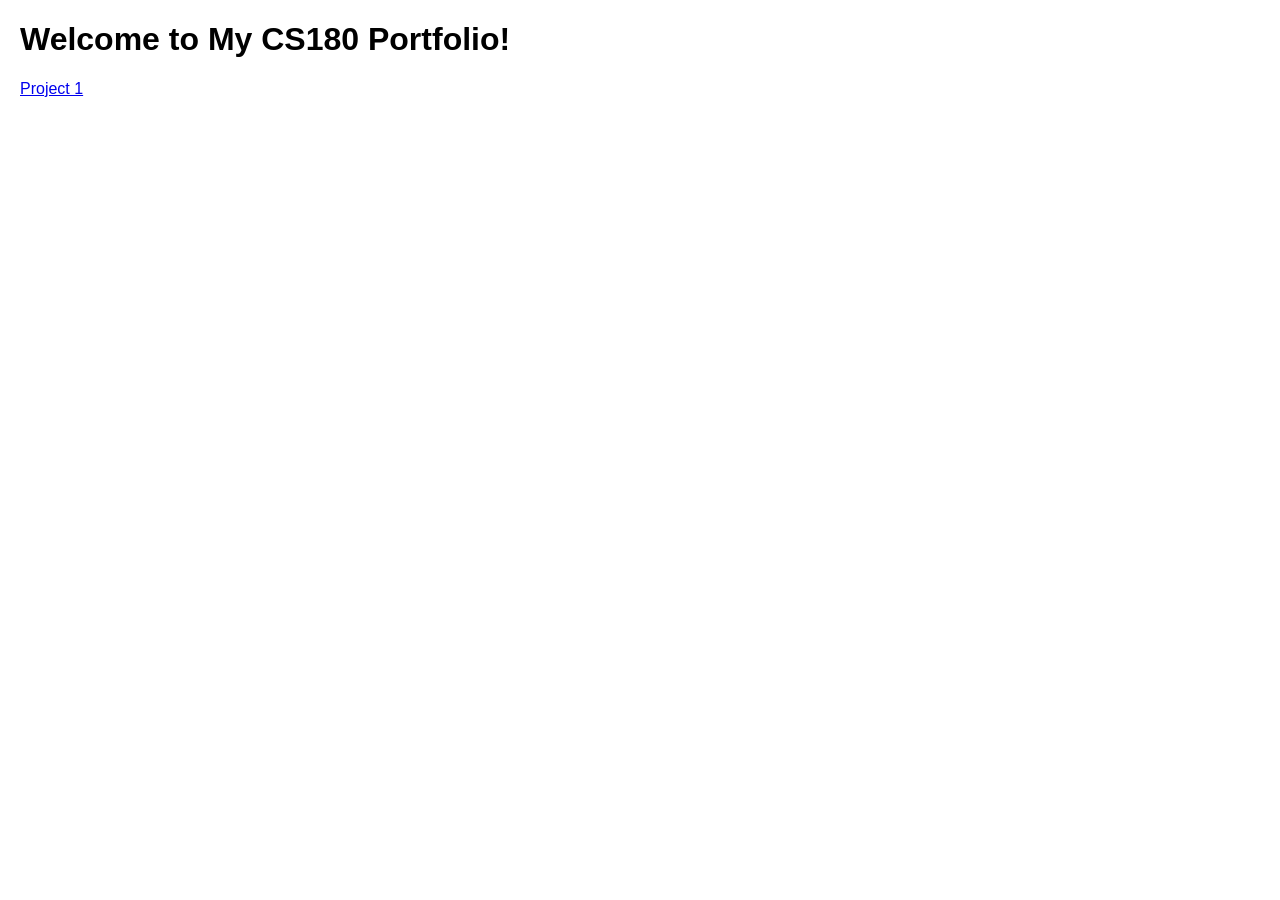
==== index.html @ a066659e "test commit" ====
<!DOCTYPE html>
<html>
<head>
    <title>My Portfolio</title>
    <style>
        body {
            font-family: Arial, sans-serif;
            margin: 20px;
        }
    </style>
</head>
<body>
    <h1>Welcome to My CS180 Portfolio!</h1>
    <a href="./1/index.html">Project 1</a>
</body>
</html>
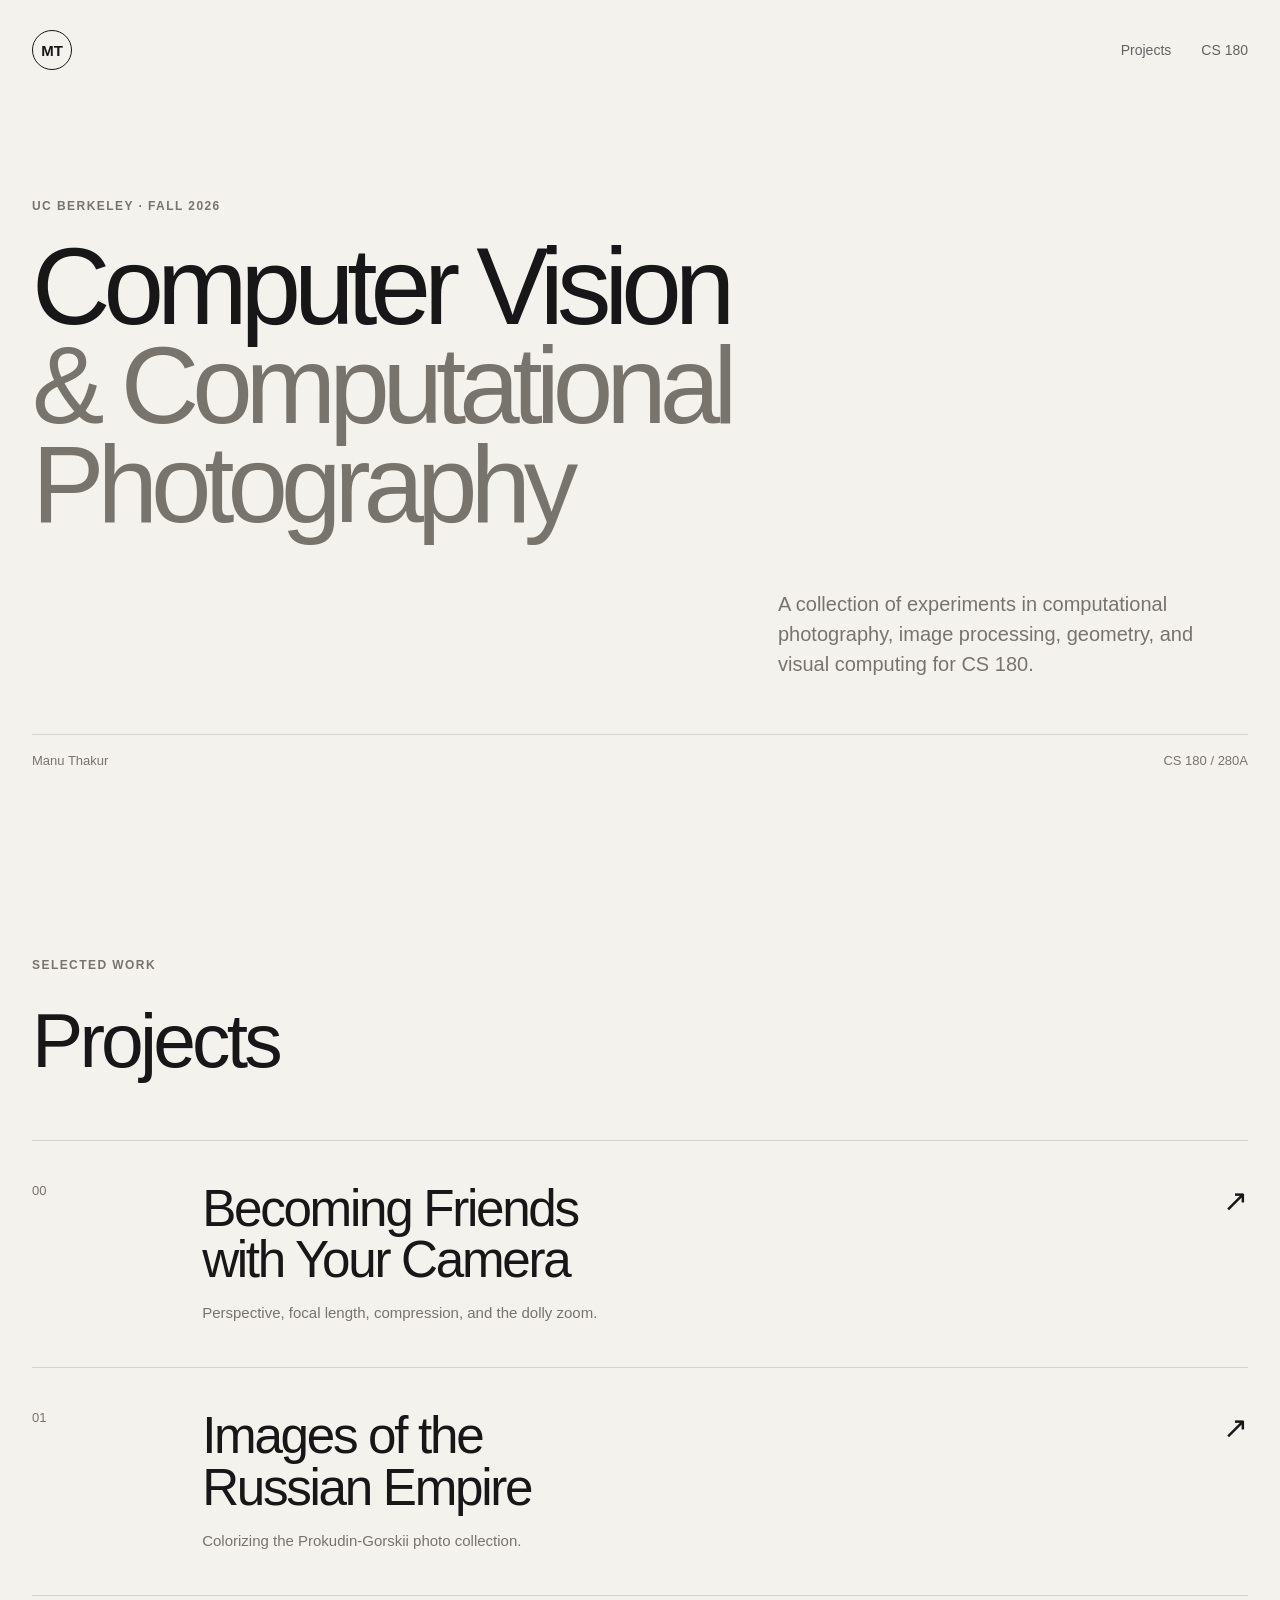
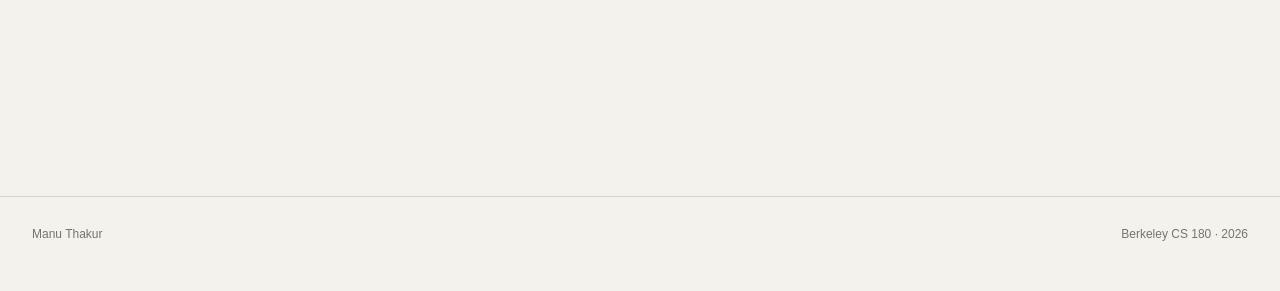
==== commit 78a4dbfb: "skeleton for site design" ====
--- a/index.html
+++ b/index.html
@@ -1,16 +1,96 @@
 <!DOCTYPE html>
-<html>
+<html lang="en">
 <head>
-    <title>My Portfolio</title>
-    <style>
-        body {
-            font-family: Arial, sans-serif;
-            margin: 20px;
-        }
-    </style>
+    <meta charset="UTF-8">
+    <meta name="viewport" content="width=device-width, initial-scale=1.0">
+
+    <title>Manu Thakur — CS 180</title>
+
+    <link rel="stylesheet" href="./style.css">
 </head>
+
 <body>
-    <h1>Welcome to My CS180 Portfolio!</h1>
-    <a href="./1/index.html">Project 1</a>
+
+    <nav class="nav">
+        <a class="nav-logo" href="./">MT</a>
+
+        <div class="nav-links">
+            <a href="#projects">Projects</a>
+            <a href="https://cal-cs180.github.io/fa26/">CS 180</a>
+        </div>
+    </nav>
+
+
+    <main>
+
+        <section class="hero">
+            <p class="eyebrow">UC Berkeley · Fall 2026</p>
+
+            <h1>
+                Computer Vision<br>
+                <span class="muted">& Computational Photography</span>
+            </h1>
+
+            <p class="hero-description">
+                A collection of experiments in computational photography,
+                image processing, geometry, and visual computing for CS 180.
+            </p>
+
+            <div class="hero-meta">
+                <span>Manu Thakur</span>
+                <span>CS 180 / 280A</span>
+            </div>
+        </section>
+
+
+        <section id="projects" class="projects">
+
+            <div class="section-header">
+                <p class="eyebrow">Selected work</p>
+                <h2>Projects</h2>
+            </div>
+
+
+            <a class="project-card" href="./0/index.html">
+                <div class="project-number">00</div>
+
+                <div class="project-info">
+                    <h3>Becoming Friends<br>with Your Camera</h3>
+
+                    <p>
+                        Perspective, focal length, compression,
+                        and the dolly zoom.
+                    </p>
+                </div>
+
+                <div class="project-arrow">↗</div>
+            </a>
+
+
+            <a class="project-card disabled" href="./1/index.html">
+                <div class="project-number">01</div>
+
+                <div class="project-info">
+                    <h3>Images of the<br>Russian Empire</h3>
+
+                    <p>
+                        Colorizing the Prokudin-Gorskii
+                        photo collection.
+                    </p>
+                </div>
+
+                <div class="project-arrow">↗</div>
+            </a>
+
+        </section>
+
+    </main>
+
+
+    <footer>
+        <span>Manu Thakur</span>
+        <span>Berkeley CS 180 · 2026</span>
+    </footer>
+
 </body>
 </html>
--- a/style.css
+++ b/style.css
@@ -0,0 +1,452 @@
+/* ------------------------------
+   DESIGN SYSTEM
+-------------------------------- */
+
+:root {
+    --background: #f4f2ed;
+    --surface: #ebe9e3;
+
+    --text: #171717;
+    --muted: #77746e;
+    --line: rgba(23, 23, 23, 0.14);
+
+    --max-width: 1280px;
+
+    --font: -apple-system, BlinkMacSystemFont,
+            "Helvetica Neue", Helvetica, Arial, sans-serif;
+}
+
+
+/* ------------------------------
+   RESET
+-------------------------------- */
+
+* {
+    box-sizing: border-box;
+}
+
+html {
+    scroll-behavior: smooth;
+}
+
+body {
+    margin: 0;
+    background: var(--background);
+    color: var(--text);
+    font-family: var(--font);
+    -webkit-font-smoothing: antialiased;
+}
+
+a {
+    color: inherit;
+    text-decoration: none;
+}
+
+img {
+    max-width: 100%;
+    display: block;
+}
+
+
+/* ------------------------------
+   NAV
+-------------------------------- */
+
+.nav {
+    max-width: var(--max-width);
+    margin: auto;
+
+    padding: 30px 32px;
+
+    display: flex;
+    justify-content: space-between;
+    align-items: center;
+}
+
+.nav-logo {
+    font-size: 15px;
+    font-weight: 700;
+
+    border: 1px solid var(--text);
+    width: 40px;
+    height: 40px;
+
+    border-radius: 50%;
+
+    display: flex;
+    align-items: center;
+    justify-content: center;
+
+    transition: 0.25s ease;
+}
+
+.nav-logo:hover {
+    background: var(--text);
+    color: var(--background);
+}
+
+.nav-links {
+    display: flex;
+    gap: 30px;
+
+    font-size: 14px;
+}
+
+.nav-links a {
+    opacity: 0.65;
+    transition: opacity 0.2s ease;
+}
+
+.nav-links a:hover {
+    opacity: 1;
+}
+
+
+/* ------------------------------
+   PAGE
+-------------------------------- */
+
+main {
+    max-width: var(--max-width);
+    margin: auto;
+
+    padding: 0 32px;
+}
+
+
+/* ------------------------------
+   HERO
+-------------------------------- */
+
+.hero {
+    min-height: 73vh;
+
+    padding-top: 11vh;
+    padding-bottom: 70px;
+
+    display: flex;
+    flex-direction: column;
+    justify-content: center;
+}
+
+.eyebrow {
+    margin: 0 0 24px;
+
+    font-size: 12px;
+    font-weight: 600;
+
+    letter-spacing: 0.12em;
+    text-transform: uppercase;
+
+    color: var(--muted);
+}
+
+.hero h1 {
+    margin: 0;
+
+    font-size: clamp(60px, 8.5vw, 130px);
+    line-height: 0.91;
+
+    letter-spacing: -0.065em;
+
+    font-weight: 500;
+}
+
+.hero h1 .muted {
+    color: var(--muted);
+}
+
+.hero-description {
+    margin: 55px 0 55px auto;
+
+    width: min(470px, 100%);
+
+    font-size: 20px;
+    line-height: 1.5;
+
+    color: var(--muted);
+}
+
+.hero-meta {
+    border-top: 1px solid var(--line);
+
+    padding-top: 18px;
+
+    display: flex;
+    justify-content: space-between;
+
+    font-size: 13px;
+
+    color: var(--muted);
+}
+
+
+/* ------------------------------
+   PROJECT LIST
+-------------------------------- */
+
+.projects {
+    padding: 120px 0;
+}
+
+.section-header {
+    margin-bottom: 55px;
+}
+
+.section-header h2 {
+    margin: 0;
+
+    font-size: clamp(45px, 6vw, 80px);
+    letter-spacing: -0.05em;
+
+    font-weight: 500;
+}
+
+.project-card {
+    border-top: 1px solid var(--line);
+
+    padding: 42px 0;
+
+    display: grid;
+
+    grid-template-columns:
+        minmax(70px, 0.5fr)
+        3fr
+        auto;
+
+    align-items: start;
+
+    transition:
+        padding 0.25s ease,
+        opacity 0.25s ease;
+}
+
+.project-card:last-child {
+    border-bottom: 1px solid var(--line);
+}
+
+.project-card:hover {
+    padding-left: 18px;
+}
+
+.project-number {
+    color: var(--muted);
+
+    font-size: 13px;
+}
+
+.project-info h3 {
+    margin: 0 0 16px;
+
+    font-size: clamp(28px, 4vw, 53px);
+
+    letter-spacing: -0.045em;
+    line-height: 1;
+
+    font-weight: 500;
+}
+
+.project-info p {
+    max-width: 420px;
+
+    margin: 0;
+
+    font-size: 15px;
+    line-height: 1.6;
+
+    color: var(--muted);
+}
+
+.project-arrow {
+    font-size: 30px;
+
+    transition: transform 0.25s ease;
+}
+
+.project-card:hover .project-arrow {
+    transform: translate(5px, -5px);
+}
+
+
+/* ------------------------------
+   PROJECT PAGES
+-------------------------------- */
+
+.project-hero {
+    padding: 100px 0 90px;
+}
+
+.project-title {
+    margin: 0;
+
+    max-width: 1050px;
+
+    font-size: clamp(55px, 9vw, 125px);
+    line-height: 0.9;
+
+    letter-spacing: -0.065em;
+
+    font-weight: 500;
+}
+
+.project-summary {
+    margin: 55px 0 0 auto;
+
+    max-width: 600px;
+
+    font-size: 20px;
+    line-height: 1.5;
+
+    color: var(--muted);
+}
+
+
+/* ------------------------------
+   CONTENT
+-------------------------------- */
+
+.project-section {
+    padding: 100px 0;
+
+    border-top: 1px solid var(--line);
+}
+
+.project-section-header {
+    display: grid;
+
+    grid-template-columns: 1fr 3fr;
+
+    margin-bottom: 50px;
+}
+
+.project-section-number {
+    color: var(--muted);
+
+    font-size: 13px;
+}
+
+.project-section h2 {
+    margin: 0;
+
+    font-size: clamp(38px, 5vw, 65px);
+
+    letter-spacing: -0.045em;
+    line-height: 1;
+
+    font-weight: 500;
+}
+
+.project-section-text {
+    max-width: 650px;
+
+    margin-left: 25%;
+
+    margin-bottom: 50px;
+
+    font-size: 17px;
+    line-height: 1.7;
+
+    color: var(--muted);
+}
+
+
+/* ------------------------------
+   IMAGE LAYOUTS
+-------------------------------- */
+
+.image-grid {
+    display: grid;
+
+    grid-template-columns: repeat(2, 1fr);
+
+    gap: 16px;
+}
+
+.image-grid figure,
+.full-image {
+    margin: 0;
+}
+
+.image-grid img,
+.full-image img {
+    width: 100%;
+
+    background: var(--surface);
+}
+
+figcaption {
+    margin-top: 12px;
+
+    font-size: 12px;
+
+    color: var(--muted);
+}
+
+.full-image {
+    margin-top: 35px;
+}
+
+
+/* ------------------------------
+   FOOTER
+-------------------------------- */
+
+footer {
+    max-width: var(--max-width);
+
+    margin: 80px auto 0;
+
+    padding: 30px 32px 50px;
+
+    border-top: 1px solid var(--line);
+
+    display: flex;
+    justify-content: space-between;
+
+    color: var(--muted);
+
+    font-size: 12px;
+}
+
+
+/* ------------------------------
+   MOBILE
+-------------------------------- */
+
+@media (max-width: 700px) {
+
+    .nav,
+    main,
+    footer {
+        padding-left: 20px;
+        padding-right: 20px;
+    }
+
+    .hero {
+        min-height: 75vh;
+    }
+
+    .hero-description {
+        margin-left: 0;
+    }
+
+    .project-card {
+        grid-template-columns: 45px 1fr auto;
+    }
+
+    .project-section-header {
+        display: block;
+    }
+
+    .project-section-number {
+        margin-bottom: 20px;
+    }
+
+    .project-section-text {
+        margin-left: 0;
+    }
+
+    .image-grid {
+        grid-template-columns: 1fr;
+    }
+}
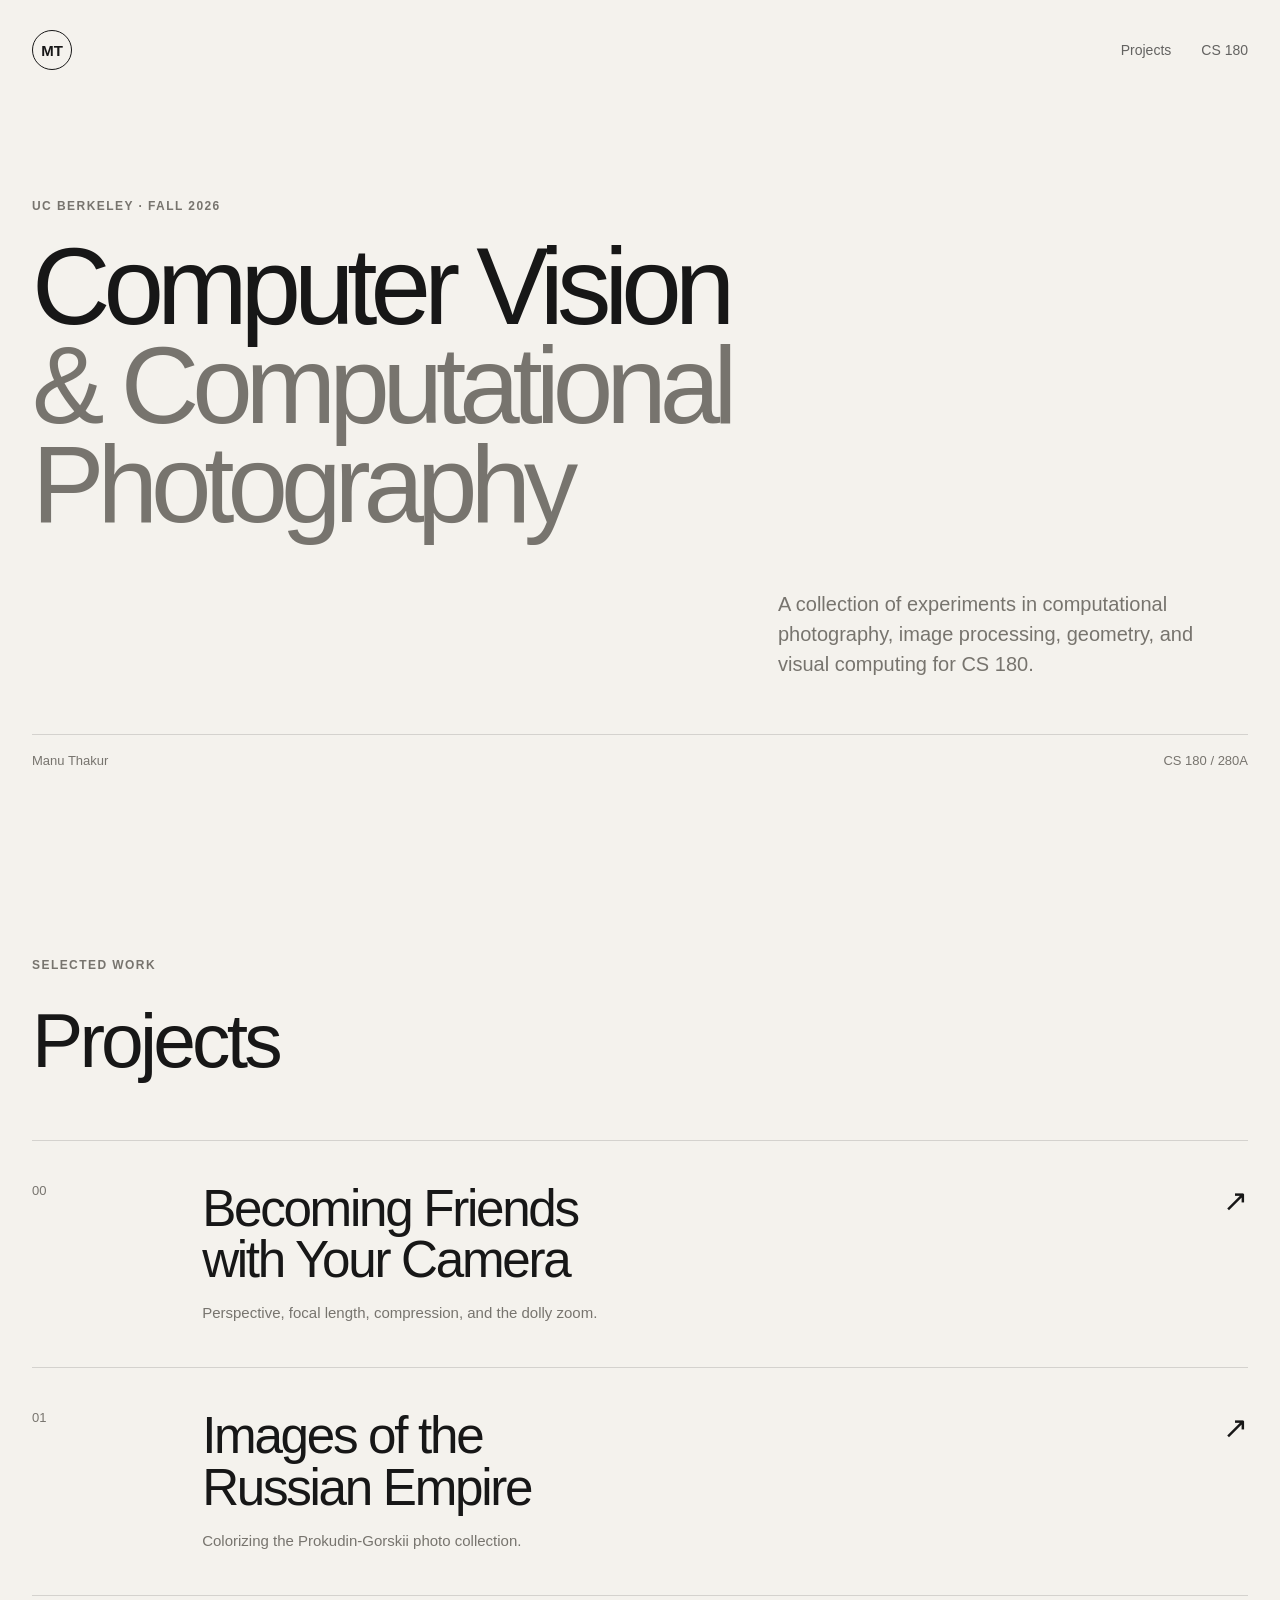
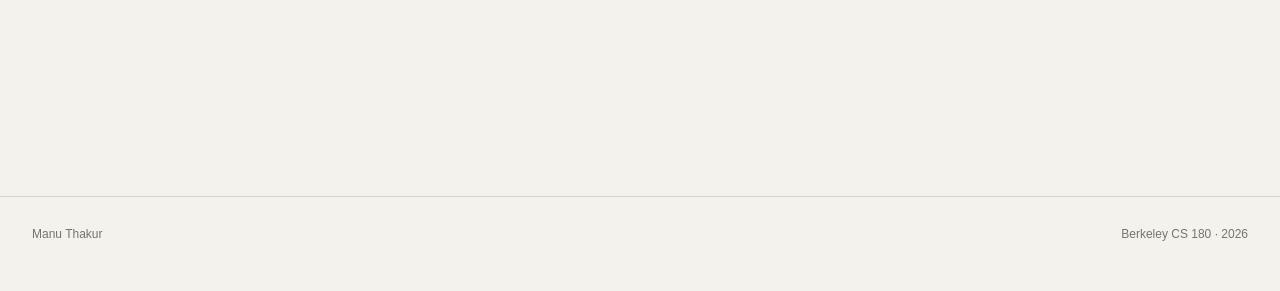
==== commit 770fd532: "added website animations" ====
--- a/index.html
+++ b/index.html
@@ -7,6 +7,7 @@
     <title>Manu Thakur — CS 180</title>
 
     <link rel="stylesheet" href="./style.css">
+    <script src="./motion.js" defer></script>
 </head>
 
 <body>
@@ -93,4 +94,4 @@
     </footer>
 
 </body>
-</html>+</html>
--- a/style.css
+++ b/style.css
@@ -11,6 +11,9 @@
     --line: rgba(23, 23, 23, 0.14);
 
     --max-width: 1280px;
+
+    --ease-cinematic: cubic-bezier(0.22, 1, 0.36, 1);
+    --ease-smooth: cubic-bezier(0.25, 0.46, 0.45, 0.94);
 
     --font: -apple-system, BlinkMacSystemFont,
             "Helvetica Neue", Helvetica, Arial, sans-serif;
@@ -203,6 +206,8 @@
 }
 
 .project-card {
+    --card-shift: 0px;
+
     border-top: 1px solid var(--line);
 
     padding: 42px 0;
@@ -216,17 +221,20 @@
 
     align-items: start;
 
+    transform: translate3d(var(--card-shift), 0, 0);
+
     transition:
-        padding 0.25s ease,
-        opacity 0.25s ease;
+        transform 0.55s var(--ease-cinematic),
+        opacity 0.4s ease,
+        border-color 0.4s ease;
 }
 
 .project-card:last-child {
     border-bottom: 1px solid var(--line);
 }
 
-.project-card:hover {
-    padding-left: 18px;
+.project-card:is(:hover, :focus-visible) {
+    --card-shift: 12px;
 }
 
 .project-number {
@@ -260,11 +268,11 @@
 .project-arrow {
     font-size: 30px;
 
-    transition: transform 0.25s ease;
-}
-
-.project-card:hover .project-arrow {
-    transform: translate(5px, -5px);
+    transition: transform 0.55s var(--ease-cinematic);
+}
+
+.project-card:is(:hover, :focus-visible) .project-arrow {
+    transform: translate3d(5px, -5px, 0);
 }
 
 
@@ -384,6 +392,99 @@
 
 .full-image {
     margin-top: 35px;
+}
+
+
+/* ------------------------------
+   MOTION
+-------------------------------- */
+
+/* Hero motion runs only after the shared script confirms motion is welcome. */
+.motion-enabled .hero > *,
+.motion-enabled .project-hero > * {
+    animation: hero-entrance 0.95s var(--ease-cinematic) both;
+}
+
+.motion-enabled .hero > :nth-child(1),
+.motion-enabled .project-hero > :nth-child(1) {
+    animation-delay: 0.06s;
+}
+
+.motion-enabled .hero > :nth-child(2),
+.motion-enabled .project-hero > :nth-child(2) {
+    animation-delay: 0.14s;
+}
+
+.motion-enabled .hero > :nth-child(3),
+.motion-enabled .project-hero > :nth-child(3) {
+    animation-delay: 0.26s;
+}
+
+.motion-enabled .hero > :nth-child(4) {
+    animation-delay: 0.36s;
+}
+
+@keyframes hero-entrance {
+    from {
+        opacity: 0;
+        transform: translate3d(0, 22px, 0);
+    }
+
+    to {
+        opacity: 1;
+        transform: translate3d(0, 0, 0);
+    }
+}
+
+.motion-enabled .reveal {
+    opacity: 0;
+    transform: translate3d(0, 28px, 0);
+
+    transition:
+        opacity 0.85s var(--ease-smooth),
+        transform 0.95s var(--ease-cinematic),
+        clip-path 1.05s var(--ease-cinematic);
+    transition-delay: var(--reveal-delay, 0ms);
+}
+
+.motion-enabled .reveal.is-visible {
+    opacity: 1;
+    transform: translate3d(0, 0, 0);
+}
+
+/* Preserve the horizontal card hover while its vertical reveal completes. */
+.motion-enabled .project-card.reveal {
+    transform: translate3d(var(--card-shift), 28px, 0);
+}
+
+.motion-enabled .project-card.reveal.is-visible {
+    transform: translate3d(var(--card-shift), 0, 0);
+}
+
+.motion-enabled .reveal-image {
+    overflow: hidden;
+    clip-path: inset(0 0 9% 0);
+}
+
+.motion-enabled .reveal-image.is-visible {
+    clip-path: inset(0 0 0 0);
+}
+
+.motion-enabled .reveal-image img {
+    transform: scale(1.035);
+    translate: 0 var(--parallax-y, 0px);
+
+    transition: transform 1.25s var(--ease-cinematic);
+    transition-delay: var(--reveal-delay, 0ms);
+}
+
+.motion-enabled .reveal-image.is-visible img {
+    transform: scale(var(--image-scale, 1));
+}
+
+/* Add data-parallax to a .full-image figure to opt in. */
+.motion-enabled .full-image[data-parallax] {
+    --image-scale: 1.025;
 }
 
 
@@ -449,4 +550,47 @@
     .image-grid {
         grid-template-columns: 1fr;
     }
-}+}
+
+
+/* ------------------------------
+   REDUCED MOTION
+-------------------------------- */
+
+@media (prefers-reduced-motion: reduce) {
+
+    html {
+        scroll-behavior: auto;
+    }
+
+    *,
+    *::before,
+    *::after {
+        animation-duration: 0.01ms !important;
+        animation-iteration-count: 1 !important;
+        transition-duration: 0.01ms !important;
+        transition-delay: 0ms !important;
+    }
+
+    .project-card:is(:hover, :focus-visible) {
+        --card-shift: 0px;
+    }
+
+    .project-card:is(:hover, :focus-visible) .project-arrow {
+        transform: none;
+    }
+
+    .motion-enabled .reveal,
+    .motion-enabled .project-card.reveal,
+    .motion-enabled .project-card.reveal.is-visible {
+        opacity: 1;
+        transform: none;
+        clip-path: none;
+    }
+
+    .motion-enabled .reveal-image img,
+    .motion-enabled .reveal-image.is-visible img {
+        transform: none;
+        translate: none;
+    }
+}
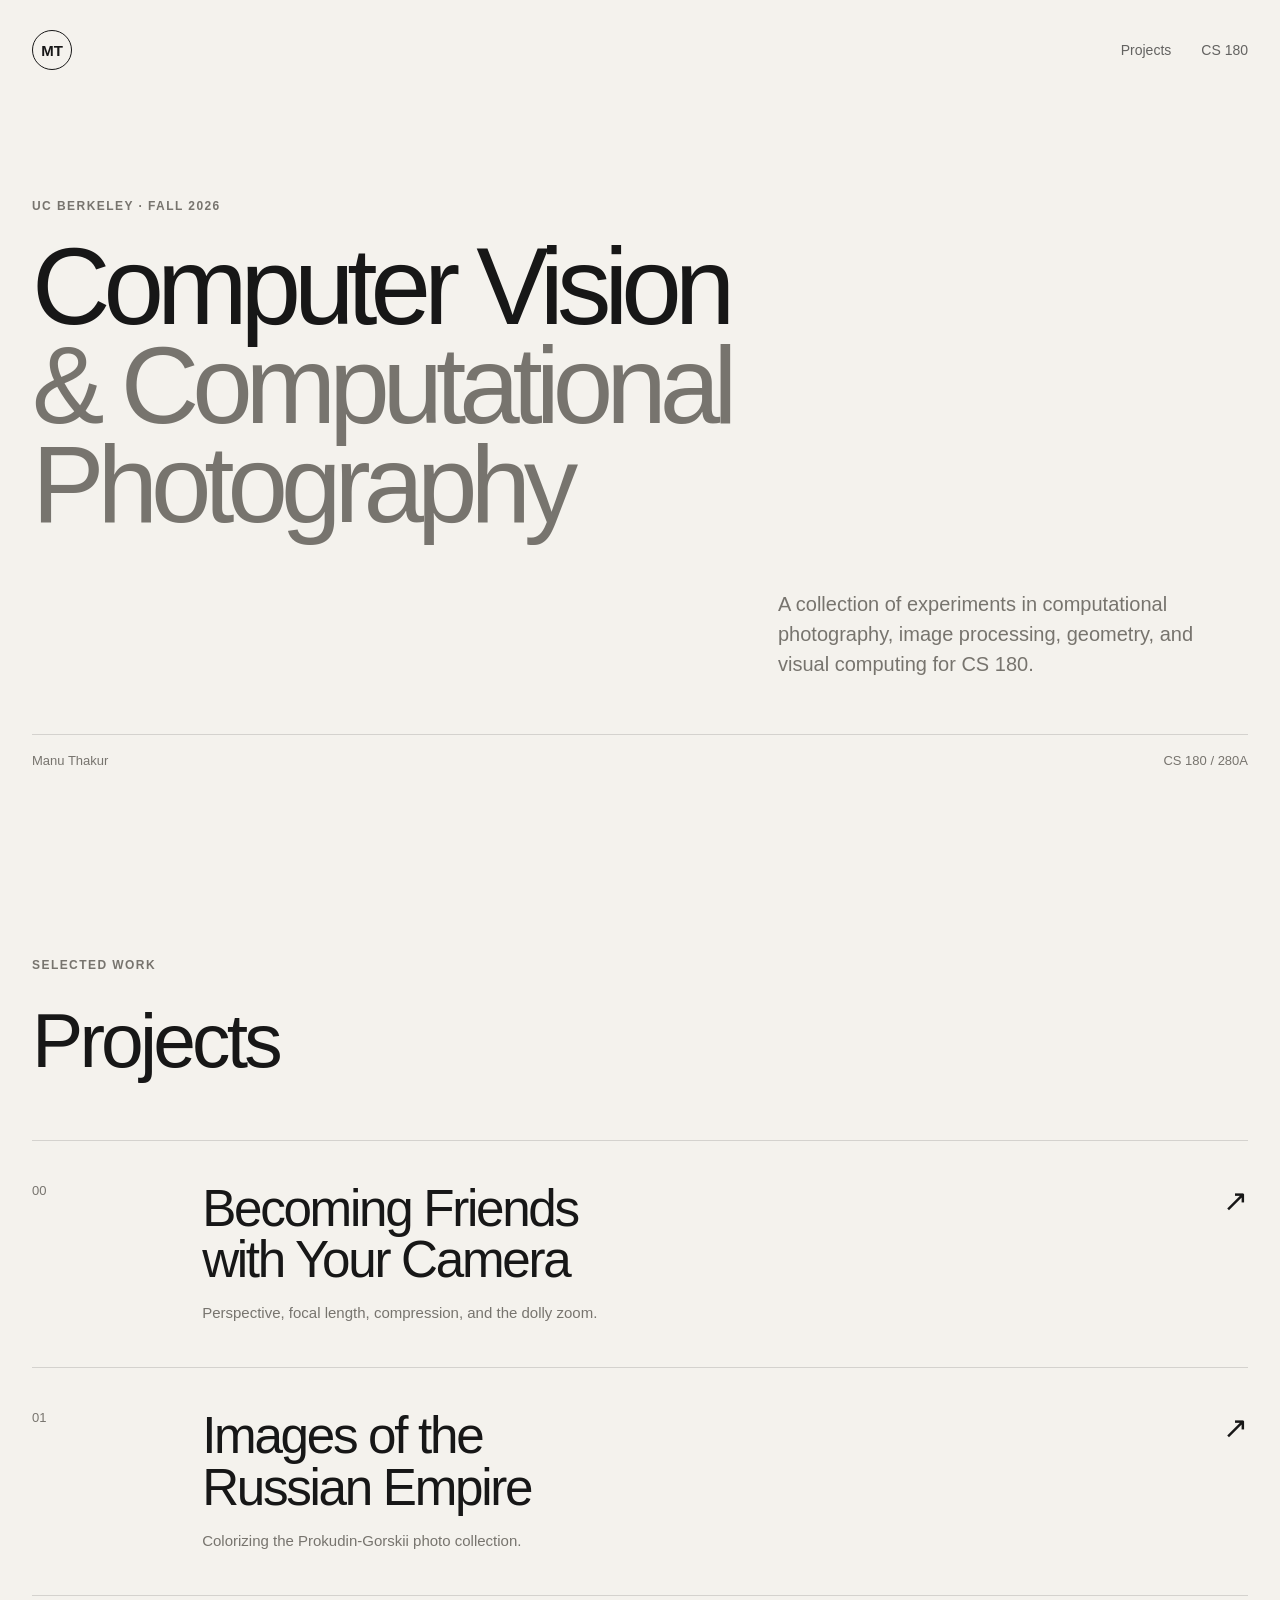
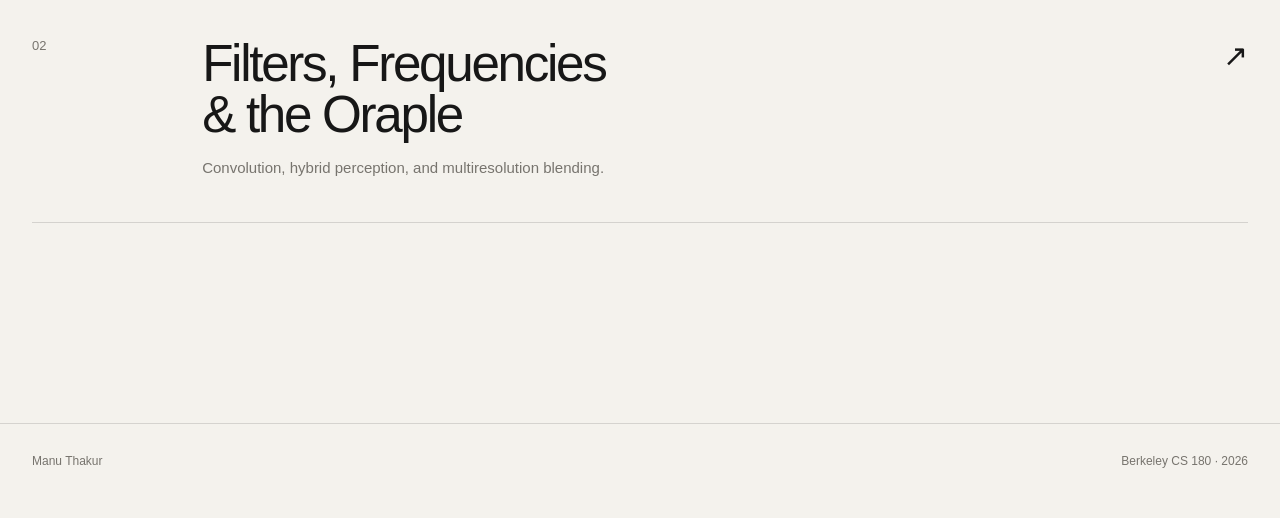
==== commit 3757942e: "Add CS180 Project 2 portfolio" ====
--- a/index.html
+++ b/index.html
@@ -68,7 +68,7 @@
             </a>
 
 
-            <a class="project-card disabled" href="./1/index.html">
+            <a class="project-card" href="./1/index.html">
                 <div class="project-number">01</div>
 
                 <div class="project-info">
@@ -77,6 +77,22 @@
                     <p>
                         Colorizing the Prokudin-Gorskii
                         photo collection.
+                    </p>
+                </div>
+
+                <div class="project-arrow">↗</div>
+            </a>
+
+
+            <a class="project-card" href="./2/index.html">
+                <div class="project-number">02</div>
+
+                <div class="project-info">
+                    <h3>Filters, Frequencies<br>&amp; the Oraple</h3>
+
+                    <p>
+                        Convolution, hybrid perception,
+                        and multiresolution blending.
                     </p>
                 </div>
 
--- a/style.css
+++ b/style.css
@@ -357,6 +357,14 @@
     color: var(--muted);
 }
 
+.project-section-text p {
+    margin: 0;
+}
+
+.project-section-text p + p {
+    margin-top: 1em;
+}
+
 
 /* ------------------------------
    IMAGE LAYOUTS
@@ -375,11 +383,24 @@
     margin: 0;
 }
 
+.image-grid figure {
+    display: flex;
+    flex-direction: column;
+}
+
 .image-grid img,
 .full-image img {
     width: 100%;
+    height: auto;
+    flex: none;
 
     background: var(--surface);
+}
+
+.portrait-grid {
+    max-width: 1000px;
+    margin-left: auto;
+    margin-right: auto;
 }
 
 figcaption {
@@ -392,6 +413,709 @@
 
 .full-image {
     margin-top: 35px;
+}
+
+.portrait-media {
+    max-width: 560px;
+    margin-left: auto;
+    margin-right: auto;
+}
+
+.portrait-media picture {
+    display: block;
+}
+
+
+/* ------------------------------
+   PROJECT 1 — REPORT COMPONENTS
+-------------------------------- */
+
+.project-facts {
+    margin-top: 70px;
+    border-top: 1px solid var(--line);
+    border-bottom: 1px solid var(--line);
+
+    display: grid;
+    grid-template-columns: repeat(4, 1fr);
+}
+
+.project-fact {
+    padding: 20px 18px 22px 0;
+}
+
+.project-fact + .project-fact {
+    padding-left: 18px;
+    border-left: 1px solid var(--line);
+}
+
+.project-fact-label {
+    display: block;
+    margin-bottom: 8px;
+
+    color: var(--muted);
+    font-size: 10px;
+    font-weight: 600;
+    letter-spacing: 0.12em;
+    text-transform: uppercase;
+}
+
+.project-fact-value {
+    font-size: 14px;
+    line-height: 1.4;
+}
+
+.section-lede {
+    max-width: 760px;
+    margin: -12px 0 58px 25%;
+
+    color: var(--muted);
+    font-size: 19px;
+    line-height: 1.65;
+}
+
+.section-lede p {
+    margin: 0;
+}
+
+.section-lede p + p {
+    margin-top: 1em;
+}
+
+.process-flow {
+    display: grid;
+    grid-template-columns: 1.25fr auto 1fr auto 1fr auto 1.25fr;
+    gap: 14px;
+    align-items: center;
+
+    padding: 22px;
+    border: 1px solid var(--line);
+    background: rgba(235, 233, 227, 0.48);
+}
+
+.process-step {
+    min-width: 0;
+    margin: 0;
+}
+
+.process-step img {
+    width: 100%;
+    aspect-ratio: 1 / 1;
+    object-fit: cover;
+    background: var(--surface);
+}
+
+.process-step.plate-step img {
+    height: 180px;
+    aspect-ratio: auto;
+    object-fit: contain;
+}
+
+.process-step.result-step img {
+    aspect-ratio: 1.14 / 1;
+}
+
+.channel-step-images {
+    display: grid;
+    grid-template-columns: repeat(3, 1fr);
+    gap: 3px;
+}
+
+.channel-step-images img {
+    aspect-ratio: 0.7 / 1;
+    object-fit: cover;
+}
+
+.alignment-step-card {
+    aspect-ratio: 1 / 1;
+    padding: 16px;
+
+    display: flex;
+    flex-direction: column;
+    justify-content: space-between;
+
+    border: 1px solid var(--line);
+    background: var(--background);
+}
+
+.alignment-step-card strong {
+    font-size: clamp(20px, 2vw, 30px);
+    font-weight: 500;
+    letter-spacing: -0.04em;
+}
+
+.alignment-step-card span {
+    color: var(--muted);
+    font-family: ui-monospace, SFMono-Regular, Menlo, Monaco, Consolas, monospace;
+    font-size: 10px;
+    line-height: 1.5;
+}
+
+.process-step-label {
+    display: block;
+    margin-top: 10px;
+
+    color: var(--muted);
+    font-size: 11px;
+    line-height: 1.4;
+}
+
+.process-arrow {
+    color: var(--muted);
+    font-size: 18px;
+}
+
+.equation-panel {
+    margin: 55px 0;
+    padding: 34px 36px;
+
+    display: grid;
+    grid-template-columns: 1.25fr 1fr;
+    gap: 45px;
+    align-items: center;
+
+    border-top: 1px solid var(--text);
+    border-bottom: 1px solid var(--line);
+}
+
+.equation {
+    font-family: Georgia, "Times New Roman", serif;
+    font-size: clamp(25px, 3.2vw, 42px);
+    letter-spacing: -0.025em;
+    white-space: nowrap;
+}
+
+.equation-note {
+    margin: 0;
+    color: var(--muted);
+    font-size: 15px;
+    line-height: 1.65;
+}
+
+.comparison-grid,
+.case-study-media {
+    display: grid;
+    grid-template-columns: repeat(2, 1fr);
+    gap: 16px;
+}
+
+.comparison-panel {
+    margin-top: 55px;
+}
+
+.comparison-heading {
+    margin: 0 0 20px;
+    font-size: 14px;
+    font-weight: 600;
+    letter-spacing: 0.02em;
+}
+
+.comparison-grid figure,
+.case-study-media figure {
+    margin: 0;
+}
+
+.comparison-grid img,
+.case-study-media img {
+    width: 100%;
+    aspect-ratio: 1.14 / 1;
+    object-fit: cover;
+    background: var(--surface);
+}
+
+.offset-caption {
+    display: flex;
+    justify-content: space-between;
+    gap: 18px;
+}
+
+.offset-caption code,
+.offset-list code {
+    color: var(--text);
+    font-family: ui-monospace, SFMono-Regular, Menlo, Monaco, Consolas, monospace;
+    font-size: 0.95em;
+}
+
+.pyramid-layout {
+    display: grid;
+    grid-template-columns: minmax(0, 1.1fr) minmax(320px, 0.9fr);
+    gap: 70px;
+    align-items: center;
+}
+
+.pyramid-copy {
+    color: var(--muted);
+    font-size: 17px;
+    line-height: 1.7;
+}
+
+.pyramid-copy p {
+    margin: 0;
+}
+
+.pyramid-copy p + p {
+    margin-top: 1em;
+}
+
+.pyramid-flow {
+    display: flex;
+    flex-direction: column;
+    align-items: flex-end;
+    gap: 10px;
+}
+
+.pyramid-level {
+    min-height: 56px;
+    padding: 14px 16px;
+
+    display: flex;
+    justify-content: space-between;
+    align-items: center;
+
+    border: 1px solid var(--line);
+    background: var(--surface);
+    font-size: 12px;
+}
+
+.pyramid-level:nth-child(1) { width: 42%; }
+.pyramid-level:nth-child(2) { width: 56%; }
+.pyramid-level:nth-child(3) { width: 74%; }
+.pyramid-level:nth-child(4) { width: 100%; }
+
+.pyramid-level span:last-child {
+    color: var(--muted);
+}
+
+.pyramid-note {
+    width: 100%;
+    margin-top: 5px;
+    padding-top: 14px;
+    border-top: 1px solid var(--line);
+
+    color: var(--muted);
+    font-size: 11px;
+    text-align: right;
+}
+
+.result-grid {
+    display: grid;
+    grid-template-columns: repeat(3, minmax(0, 1fr));
+    gap: 46px 16px;
+}
+
+.result-card {
+    min-width: 0;
+    padding-top: 12px;
+    border-top: 1px solid var(--line);
+}
+
+.result-card figure {
+    margin: 0 0 18px;
+    aspect-ratio: 390 / 341;
+    overflow: hidden;
+    background: var(--surface);
+}
+
+.result-card img {
+    width: 100%;
+    height: 100%;
+    object-fit: cover;
+
+    transition: transform 0.8s var(--ease-cinematic);
+}
+
+.result-card:hover img {
+    transform: scale(1.015);
+}
+
+.result-card-header {
+    display: flex;
+    justify-content: space-between;
+    gap: 16px;
+    align-items: baseline;
+}
+
+.result-card h3 {
+    margin: 0;
+    font-size: 20px;
+    font-weight: 500;
+    letter-spacing: -0.025em;
+}
+
+.result-method {
+    flex: none;
+    color: var(--muted);
+    font-size: 10px;
+    letter-spacing: 0.08em;
+    text-transform: uppercase;
+}
+
+.offset-list {
+    margin: 12px 0 0;
+    padding: 0;
+    list-style: none;
+
+    display: flex;
+    flex-wrap: wrap;
+    gap: 7px 18px;
+
+    color: var(--muted);
+    font-size: 12px;
+    line-height: 1.5;
+}
+
+.card-note {
+    margin: 12px 0 0;
+    padding-top: 10px;
+    border-top: 1px solid var(--line);
+
+    color: var(--muted);
+    font-size: 11px;
+    line-height: 1.55;
+}
+
+.case-study {
+    padding: 34px;
+    background: var(--surface);
+}
+
+.case-study-intro {
+    display: grid;
+    grid-template-columns: 1fr 1.5fr;
+    gap: 60px;
+    margin-bottom: 42px;
+}
+
+.case-study-intro h3 {
+    margin: 0;
+    font-size: clamp(28px, 3vw, 42px);
+    font-weight: 500;
+    letter-spacing: -0.04em;
+    line-height: 1.05;
+}
+
+.case-study-intro p {
+    margin: 0;
+    color: var(--muted);
+    font-size: 16px;
+    line-height: 1.7;
+}
+
+.debug-notes {
+    margin-top: 42px;
+    display: grid;
+    grid-template-columns: repeat(3, 1fr);
+    gap: 1px;
+    background: var(--line);
+}
+
+.debug-note {
+    padding: 25px;
+    background: var(--background);
+}
+
+.debug-note-number {
+    display: block;
+    margin-bottom: 22px;
+    color: var(--muted);
+    font-size: 11px;
+}
+
+.debug-note h4 {
+    margin: 0 0 10px;
+    font-size: 16px;
+    font-weight: 500;
+}
+
+.debug-note p {
+    margin: 0;
+    color: var(--muted);
+    font-size: 13px;
+    line-height: 1.6;
+}
+
+.insight-grid {
+    display: grid;
+    grid-template-columns: repeat(4, 1fr);
+    border-top: 1px solid var(--line);
+}
+
+.insight {
+    padding: 25px 22px 0 0;
+}
+
+.insight + .insight {
+    padding-left: 22px;
+    border-left: 1px solid var(--line);
+}
+
+.insight h3 {
+    margin: 0 0 12px;
+    font-size: 16px;
+    font-weight: 500;
+}
+
+.insight p {
+    margin: 0;
+    color: var(--muted);
+    font-size: 13px;
+    line-height: 1.65;
+}
+
+.result-note {
+    margin-top: 48px;
+    padding: 24px 0 0 25%;
+    border-top: 1px solid var(--line);
+
+    color: var(--muted);
+    font-size: 13px;
+    line-height: 1.65;
+}
+
+
+/* ------------------------------
+   PROJECT 2 — FREQUENCY REPORT
+-------------------------------- */
+
+code {
+    font-family: ui-monospace, SFMono-Regular, Menlo, Monaco, Consolas, monospace;
+    font-size: 0.9em;
+}
+
+.text-link {
+    color: var(--text);
+    border-bottom: 1px solid currentColor;
+}
+
+.project2-hero {
+    padding-bottom: 110px;
+}
+
+.project2-hero-grid {
+    margin-top: 70px;
+
+    display: grid;
+    grid-template-columns: 1fr 1fr;
+    gap: 16px;
+}
+
+.project2-hero-grid figure,
+.report-figure,
+.technical-grid figure,
+.stack-grid figure,
+.blend-story figure,
+.masked-levels-figure {
+    margin: 0;
+}
+
+.project2-hero-grid figure {
+    min-width: 0;
+    padding-top: 13px;
+    border-top: 1px solid var(--line);
+}
+
+.project2-hero-grid img,
+.report-figure img,
+.technical-grid img,
+.stack-grid img,
+.blend-story img,
+.masked-levels-figure img {
+    width: 100%;
+    height: auto;
+    background: #fff;
+}
+
+.code-pair {
+    margin: 55px 0;
+
+    display: grid;
+    grid-template-columns: repeat(2, minmax(0, 1fr));
+    gap: 1px;
+
+    background: rgba(255, 255, 255, 0.14);
+    border: 1px solid #2b2b2b;
+}
+
+.code-card {
+    min-width: 0;
+    padding: 25px;
+
+    color: #ece9e2;
+    background: #171717;
+}
+
+.code-card + .code-card {
+    border-left: 1px solid rgba(255, 255, 255, 0.15);
+}
+
+.code-card-label {
+    display: block;
+    margin-bottom: 22px;
+
+    color: #aaa69e;
+    font-size: 10px;
+    font-weight: 600;
+    letter-spacing: 0.12em;
+    text-transform: uppercase;
+}
+
+.code-card pre {
+    margin: 0;
+    overflow-x: auto;
+
+    font-size: 12px;
+    line-height: 1.65;
+    tab-size: 4;
+}
+
+.code-card code {
+    font-size: inherit;
+}
+
+.report-figure {
+    margin-top: 35px;
+}
+
+.portrait-report {
+    max-width: 760px;
+    margin-right: auto;
+    margin-left: auto;
+}
+
+.flush-figure {
+    margin-top: 0;
+}
+
+.project2-analysis-grid,
+.project2-balanced-grid {
+    align-items: start;
+}
+
+.project2-analysis-grid figure,
+.project2-balanced-grid figure {
+    min-width: 0;
+}
+
+.project2-analysis-grid figure:first-child {
+    grid-column: 1 / -1;
+}
+
+.compact-kernel-figure {
+    width: min(100%, 440px);
+    justify-self: center;
+}
+
+.project2-analysis-grid img,
+.project2-balanced-grid img {
+    background: #fff;
+}
+
+.project2-case-study {
+    margin-top: 70px;
+}
+
+.project2-case-study + .project2-case-study {
+    margin-top: 24px;
+}
+
+.favorite-case-study {
+    padding-bottom: 46px;
+}
+
+.technical-grid {
+    margin-top: 46px;
+
+    display: grid;
+    grid-template-columns: minmax(0, 1fr) minmax(320px, 0.72fr);
+    gap: 30px;
+    align-items: start;
+}
+
+.technical-grid figure {
+    min-width: 0;
+}
+
+.frequency-figure {
+    padding-left: 30px;
+    border-left: 1px solid var(--line);
+}
+
+.stack-grid {
+    display: grid;
+    grid-template-columns: repeat(2, minmax(0, 1fr));
+    gap: 42px 16px;
+}
+
+.stack-grid figure {
+    min-width: 0;
+    padding-top: 12px;
+    border-top: 1px solid var(--line);
+}
+
+.blend-story {
+    margin-top: 70px;
+    padding: 38px;
+
+    display: grid;
+    grid-template-columns: minmax(240px, 0.72fr) minmax(0, 1.45fr);
+    gap: 60px;
+    align-items: start;
+
+    background: var(--surface);
+}
+
+.blend-story + .blend-story {
+    margin-top: 24px;
+}
+
+.blend-story-copy {
+    position: sticky;
+    top: 28px;
+}
+
+.blend-story-copy h3,
+.masked-levels-copy h3 {
+    margin: 0 0 20px;
+
+    font-size: clamp(30px, 3.7vw, 52px);
+    font-weight: 500;
+    letter-spacing: -0.045em;
+    line-height: 0.98;
+}
+
+.blend-story-copy > p:last-child,
+.masked-levels-copy > p:last-child {
+    margin: 0;
+
+    color: var(--muted);
+    font-size: 15px;
+    line-height: 1.7;
+}
+
+.oraple-story figure {
+    max-width: 720px;
+    justify-self: end;
+}
+
+.masked-levels-panel {
+    margin-top: 24px;
+    padding: 46px 38px;
+
+    display: grid;
+    grid-template-columns: minmax(240px, 0.65fr) minmax(0, 1fr);
+    gap: 70px;
+    align-items: start;
+
+    border: 1px solid var(--line);
+}
+
+.masked-levels-copy {
+    position: sticky;
+    top: 28px;
+}
+
+.masked-levels-figure {
+    max-width: 820px;
+    justify-self: end;
 }
 
 
@@ -514,6 +1238,26 @@
    MOBILE
 -------------------------------- */
 
+@media (max-width: 950px) {
+
+    .result-grid {
+        grid-template-columns: repeat(2, minmax(0, 1fr));
+    }
+
+    .pyramid-layout {
+        gap: 40px;
+    }
+
+    .blend-story,
+    .masked-levels-panel {
+        gap: 36px;
+    }
+
+    .technical-grid {
+        grid-template-columns: minmax(0, 1fr) minmax(280px, 0.82fr);
+    }
+}
+
 @media (max-width: 700px) {
 
     .nav,
@@ -549,6 +1293,126 @@
 
     .image-grid {
         grid-template-columns: 1fr;
+    }
+
+    .project2-hero-grid,
+    .code-pair,
+    .technical-grid,
+    .stack-grid,
+    .blend-story,
+    .masked-levels-panel {
+        grid-template-columns: 1fr;
+    }
+
+    .project2-hero-grid {
+        margin-top: 50px;
+    }
+
+    .project2-analysis-grid figure:first-child {
+        grid-column: auto;
+    }
+
+    .code-card + .code-card {
+        border-top: 1px solid rgba(255, 255, 255, 0.15);
+        border-left: 0;
+    }
+
+    .frequency-figure {
+        padding-top: 30px;
+        padding-left: 0;
+        border-top: 1px solid var(--line);
+        border-left: 0;
+    }
+
+    .blend-story,
+    .masked-levels-panel {
+        margin-right: -20px;
+        margin-left: -20px;
+        padding: 30px 20px;
+    }
+
+    .blend-story-copy,
+    .masked-levels-copy {
+        position: static;
+    }
+
+    .oraple-story figure,
+    .masked-levels-figure {
+        max-width: none;
+        justify-self: stretch;
+    }
+
+    .project-facts {
+        grid-template-columns: repeat(2, 1fr);
+    }
+
+    .project-fact:nth-child(3) {
+        padding-left: 0;
+        border-left: 0;
+        border-top: 1px solid var(--line);
+    }
+
+    .project-fact:nth-child(4) {
+        border-top: 1px solid var(--line);
+    }
+
+    .section-lede,
+    .result-note {
+        margin-left: 0;
+        padding-left: 0;
+    }
+
+    .process-flow {
+        grid-template-columns: 1fr;
+        gap: 18px;
+    }
+
+    .process-flow .process-arrow {
+        display: block;
+        transform: rotate(90deg);
+        justify-self: center;
+    }
+
+    .equation-panel,
+    .pyramid-layout,
+    .case-study-intro {
+        grid-template-columns: 1fr;
+        gap: 28px;
+    }
+
+    .equation-panel {
+        padding-left: 0;
+        padding-right: 0;
+    }
+
+    .equation {
+        white-space: normal;
+    }
+
+    .comparison-grid,
+    .case-study-media,
+    .result-grid,
+    .debug-notes,
+    .insight-grid {
+        grid-template-columns: 1fr;
+    }
+
+    .case-study {
+        margin-left: -20px;
+        margin-right: -20px;
+        padding: 28px 20px;
+    }
+
+    .debug-notes {
+        gap: 1px;
+    }
+
+    .insight + .insight {
+        margin-top: 22px;
+        padding-top: 22px;
+        padding-left: 0;
+        border-top: 1px solid var(--line);
+        border-left: 0;
     }
 }
 
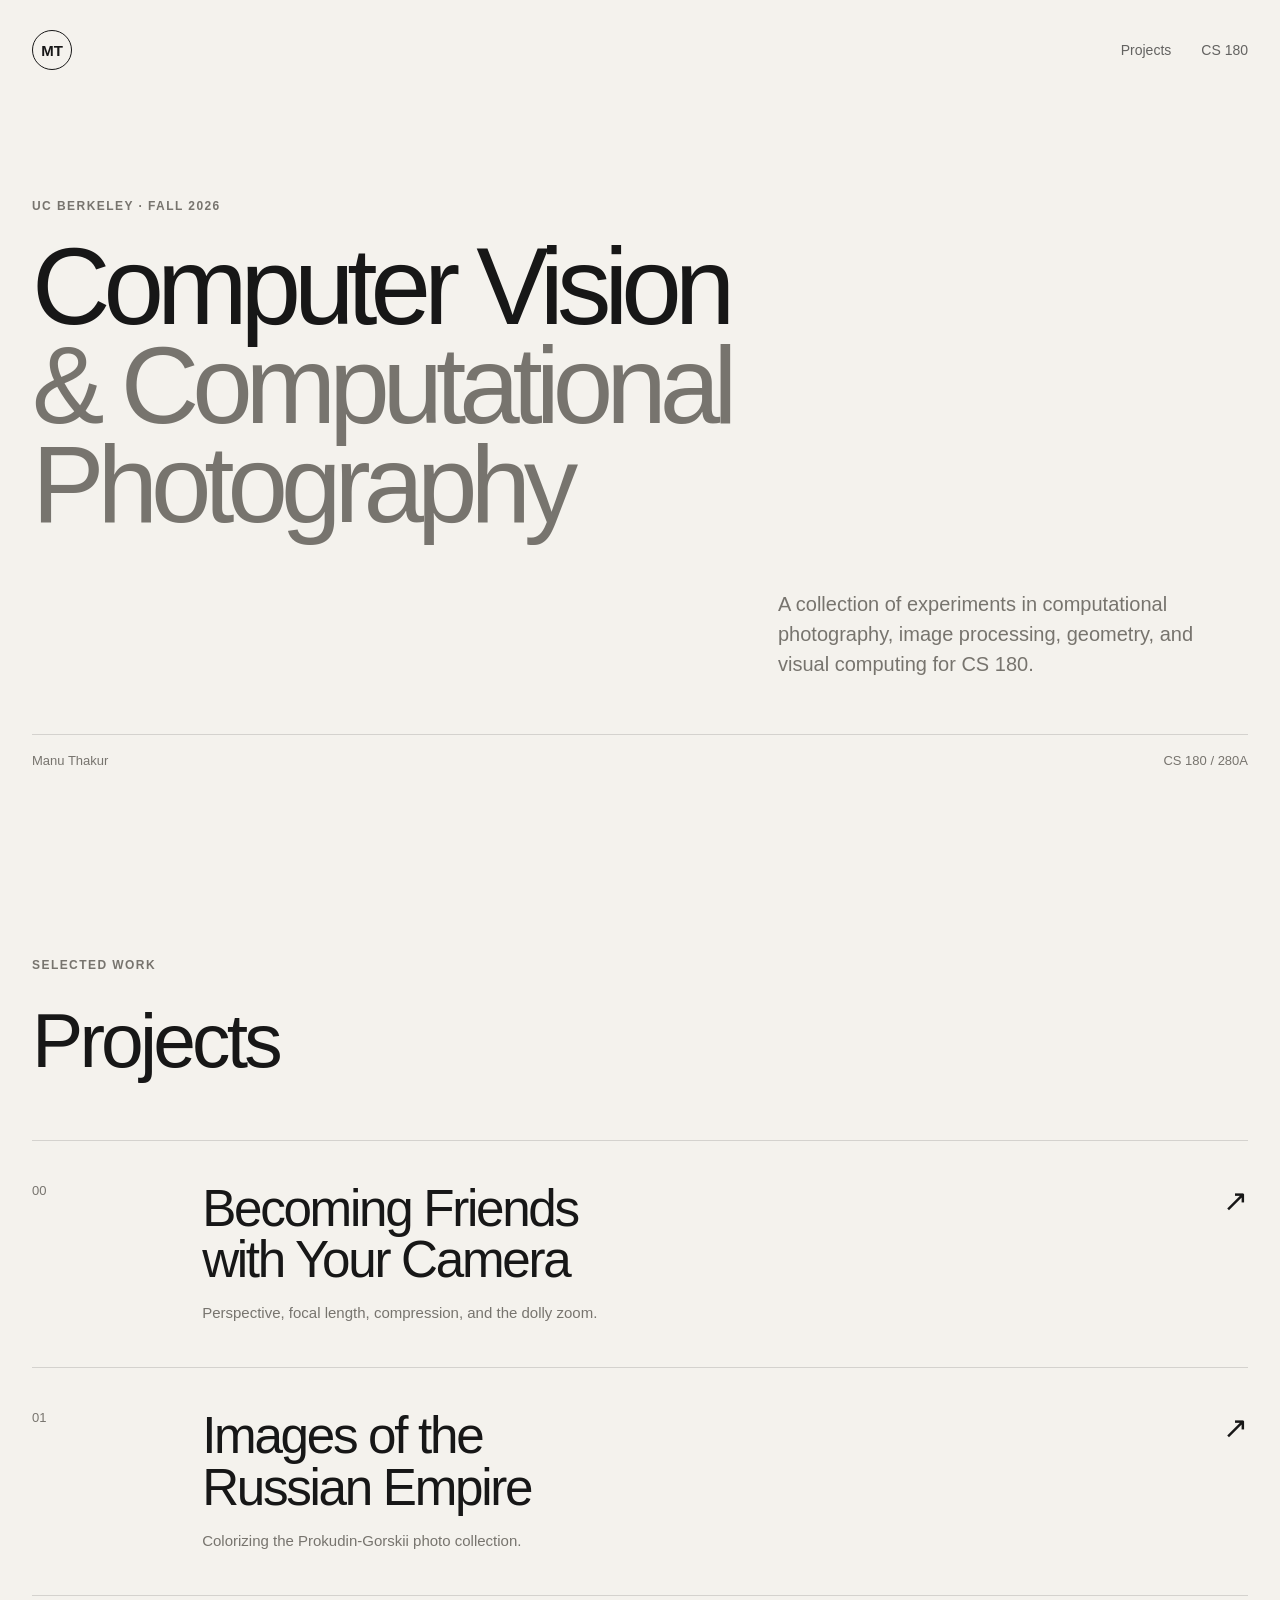
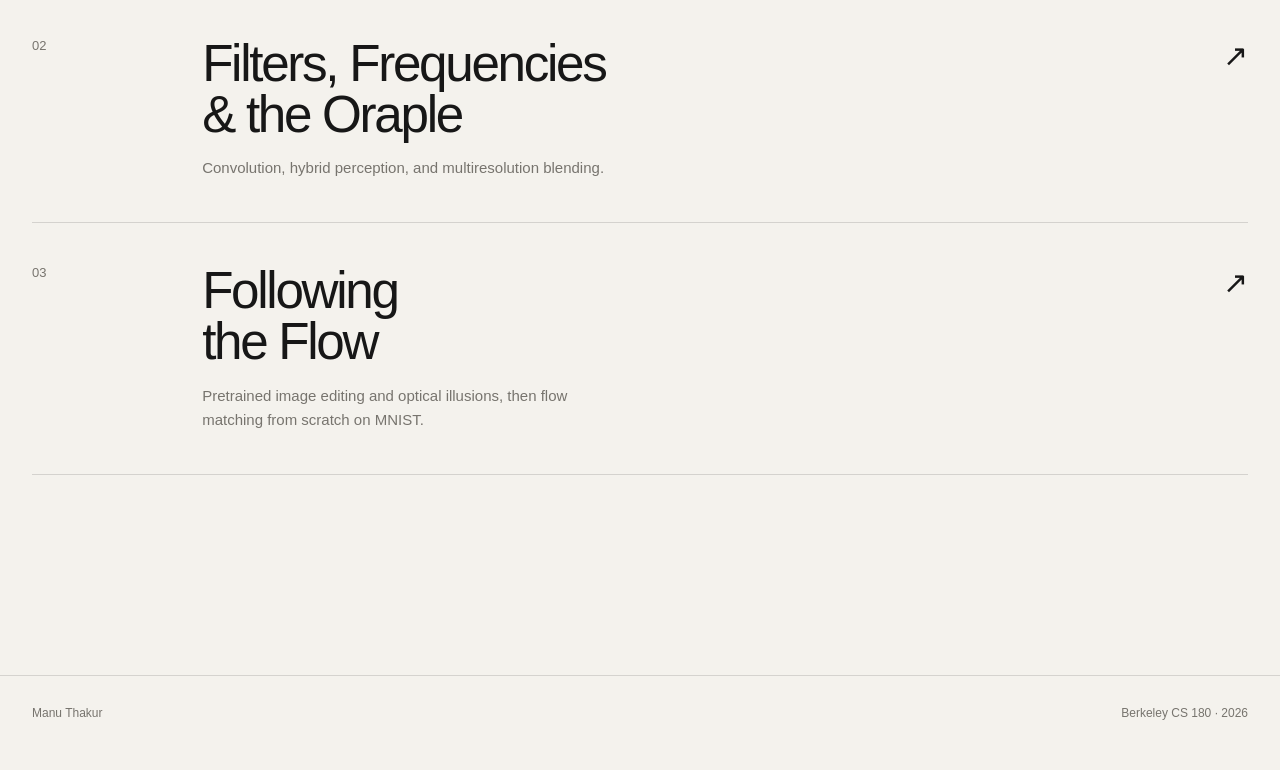
==== commit 6c08b286: "Publish Project 3 flow models report" ====
--- a/index.html
+++ b/index.html
@@ -99,6 +99,22 @@
                 <div class="project-arrow">↗</div>
             </a>
 
+
+            <a class="project-card" href="./3/index.html">
+                <div class="project-number">03</div>
+
+                <div class="project-info">
+                    <h3>Following<br>the Flow</h3>
+
+                    <p>
+                        Pretrained image editing and optical illusions,
+                        then flow matching from scratch on MNIST.
+                    </p>
+                </div>
+
+                <div class="project-arrow">↗</div>
+            </a>
+
         </section>
 
     </main>
--- a/style.css
+++ b/style.css
@@ -947,6 +947,15 @@
     border-left: 1px solid rgba(255, 255, 255, 0.15);
 }
 
+.code-card-wide {
+    grid-column: 1 / -1;
+    border-bottom: 1px solid rgba(255, 255, 255, 0.15);
+}
+
+.code-card-wide + .code-card {
+    border-left: 0;
+}
+
 .code-card-label {
     display: block;
     margin-bottom: 22px;
@@ -1119,6 +1128,697 @@
 }
 
 
+/* Project 2 figures come from notebook canvases with very different aspect
+   ratios. Give each panel a full, centered row instead of squeezing it into
+   editorial sidebars or equal-width columns. */
+.project2-page .project-hero > .eyebrow,
+.project2-page .project-title,
+.project2-page .project-summary {
+    text-align: center;
+}
+
+.project2-page .project-title {
+    max-width: none;
+}
+
+.project2-page .project-summary {
+    margin-right: auto;
+    margin-left: auto;
+}
+
+.project2-page .project-section-header {
+    display: block;
+    max-width: 900px;
+    margin-right: auto;
+    margin-left: auto;
+    text-align: center;
+}
+
+.project2-page .project-section-number {
+    display: block;
+    margin-bottom: 18px;
+}
+
+.project2-page .section-lede,
+.project2-page .project-section-text {
+    max-width: 780px;
+    margin-right: auto;
+    margin-left: auto;
+}
+
+.project2-page .equation-panel,
+.project2-page .code-pair {
+    width: 100%;
+    max-width: 1080px;
+    margin-right: auto;
+    margin-left: auto;
+}
+
+.project2-page .project2-hero-grid,
+.project2-page .project2-analysis-grid,
+.project2-page .project2-balanced-grid,
+.project2-page .technical-grid,
+.project2-page .stack-grid {
+    width: 100%;
+    max-width: 1180px;
+    margin-right: auto;
+    margin-left: auto;
+
+    grid-template-columns: minmax(0, 1fr);
+    gap: 44px;
+}
+
+.project2-page .project2-analysis-grid figure:first-child {
+    grid-column: auto;
+}
+
+.project2-page .project2-hero-grid figure,
+.project2-page .project2-analysis-grid figure,
+.project2-page .project2-balanced-grid figure,
+.project2-page .technical-grid figure,
+.project2-page .stack-grid figure,
+.project2-page .report-figure,
+.project2-page .blend-story figure,
+.project2-page .masked-levels-figure {
+    width: fit-content;
+    max-width: 100%;
+    margin-right: auto;
+    margin-left: auto;
+    justify-self: center;
+}
+
+.project2-page .project2-hero-grid img,
+.project2-page .project2-analysis-grid img,
+.project2-page .project2-balanced-grid img,
+.project2-page .technical-grid img,
+.project2-page .stack-grid img,
+.project2-page .report-figure img,
+.project2-page .blend-story img,
+.project2-page .masked-levels-figure img {
+    display: block;
+    width: auto;
+    max-width: 100%;
+    height: auto !important;
+    margin-right: auto;
+    margin-left: auto;
+
+    aspect-ratio: auto;
+    object-fit: contain;
+}
+
+.project2-page .project2-hero-grid figcaption,
+.project2-page .project2-analysis-grid figcaption,
+.project2-page .project2-balanced-grid figcaption,
+.project2-page .technical-grid figcaption,
+.project2-page .stack-grid figcaption,
+.project2-page .report-figure figcaption,
+.project2-page .blend-story figcaption,
+.project2-page .masked-levels-figure figcaption {
+    text-align: center;
+}
+
+.project2-page .portrait-report,
+.project2-page .compact-kernel-figure {
+    width: fit-content;
+}
+
+.project2-page .figure-342 {
+    max-width: 1100px;
+}
+
+.project2-page .learning-lede {
+    margin-bottom: 48px;
+    padding: 28px;
+    border: 1px solid var(--line);
+    background: var(--surface);
+}
+
+.project2-page .learning-lede p {
+    margin: 0;
+}
+
+.project2-page .project2-case-study,
+.project2-page .blend-story,
+.project2-page .masked-levels-panel {
+    width: 100%;
+    max-width: 1180px;
+    margin-right: auto;
+    margin-left: auto;
+}
+
+.project2-page .case-study-intro {
+    max-width: 800px;
+    margin-right: auto;
+    margin-left: auto;
+
+    grid-template-columns: minmax(0, 1fr);
+    gap: 16px;
+    text-align: center;
+}
+
+.project2-page .technical-grid {
+    margin-top: 52px;
+}
+
+.project2-page .frequency-figure {
+    padding-top: 44px;
+    padding-left: 0;
+    border-top: 1px solid var(--line);
+    border-left: 0;
+}
+
+.project2-page .blend-story,
+.project2-page .masked-levels-panel {
+    grid-template-columns: minmax(0, 1fr);
+    gap: 36px;
+}
+
+.project2-page .blend-story-copy,
+.project2-page .masked-levels-copy {
+    position: static;
+    max-width: 760px;
+    margin-right: auto;
+    margin-left: auto;
+    text-align: center;
+}
+
+.project2-page .oraple-story figure,
+.project2-page .masked-levels-figure {
+    max-width: 100%;
+    justify-self: center;
+}
+
+
+/* ------------------------------
+   PROJECT 3 - FLOW REPORT
+-------------------------------- */
+
+.project3-page .project-hero > .eyebrow,
+.project3-page .project-title,
+.project3-page .project-summary {
+    text-align: center;
+}
+
+.project3-page .project-title {
+    max-width: none;
+}
+
+.project3-page .project-summary {
+    margin-right: auto;
+    margin-left: auto;
+}
+
+.project3-page .project-fact,
+.project3-page .project-fact-value,
+.project3-page figure,
+.project3-page img {
+    min-width: 0;
+}
+
+.project3-page .project-fact-value {
+    overflow-wrap: anywhere;
+}
+
+.project3-page .project-section-header {
+    display: block;
+    max-width: 900px;
+    margin-right: auto;
+    margin-left: auto;
+    text-align: center;
+}
+
+.project3-page .project-section-number {
+    display: block;
+    margin-bottom: 18px;
+}
+
+.project3-page .section-lede,
+.project3-page .project-section-text {
+    max-width: 780px;
+    margin-right: auto;
+    margin-left: auto;
+}
+
+.project3-hero {
+    padding-bottom: 110px;
+}
+
+.project3-hero-grid {
+    margin-top: 70px;
+
+    display: grid;
+    grid-template-columns: minmax(0, 1.55fr) minmax(280px, 0.72fr);
+    gap: 16px;
+    align-items: end;
+}
+
+.project3-hero-grid figure {
+    min-width: 0;
+    margin: 0;
+    padding-top: 13px;
+    border-top: 1px solid var(--line);
+}
+
+.project3-hero-grid img {
+    width: 100%;
+    height: auto;
+    background: #fff;
+}
+
+.hero-hybrid-figure {
+    max-width: 520px;
+    justify-self: end;
+}
+
+.hero-flow-figure {
+    grid-column: 1 / -1;
+}
+
+.hero-flow-figure img {
+    max-height: 460px;
+    object-fit: contain;
+}
+
+.part-marker {
+    width: 100%;
+    max-width: 1180px;
+    margin: 30px auto 0;
+    padding: 24px 0;
+    border-top: 1px solid var(--text);
+    border-bottom: 1px solid var(--line);
+
+    display: flex;
+    justify-content: space-between;
+    gap: 30px;
+    align-items: baseline;
+}
+
+.part-marker span {
+    font-size: clamp(34px, 5vw, 70px);
+    font-weight: 500;
+    letter-spacing: -0.055em;
+    line-height: 1;
+}
+
+.part-marker p {
+    margin: 0;
+    color: var(--muted);
+    font-family: ui-monospace, SFMono-Regular, Menlo, Monaco, Consolas, monospace;
+    font-size: 10px;
+    letter-spacing: 0.1em;
+    text-transform: uppercase;
+}
+
+.experiment-block {
+    padding: 75px 0 20px;
+    border-top: 1px solid var(--line);
+}
+
+.experiment-block:first-of-type {
+    padding-top: 10px;
+    border-top: 0;
+}
+
+.experiment-copy {
+    max-width: 780px;
+    margin: 0 auto 45px;
+}
+
+.experiment-index {
+    display: block;
+    margin-bottom: 15px;
+
+    color: var(--muted);
+    font-size: 11px;
+    font-weight: 600;
+    letter-spacing: 0.12em;
+    text-transform: uppercase;
+}
+
+.experiment-copy h3 {
+    margin: 0 0 17px;
+
+    font-size: clamp(29px, 4vw, 48px);
+    font-weight: 500;
+    letter-spacing: -0.045em;
+    line-height: 1;
+}
+
+.experiment-copy p {
+    margin: 0;
+
+    color: var(--muted);
+    font-size: 17px;
+    line-height: 1.7;
+}
+
+.project3-page .equation-panel {
+    width: 100%;
+    max-width: 1080px;
+    margin-right: auto;
+    margin-left: auto;
+}
+
+.project3-page .compact-equation {
+    margin-top: 0;
+}
+
+.flow-figure,
+.flow-triptych figure,
+.wide-figure-stack figure,
+.editorial-figure-stack figure,
+.sample-grid figure,
+.anagram-grid figure,
+.hybrid-views figure {
+    margin: 0;
+}
+
+.flow-figure,
+.wide-figure-stack,
+.editorial-figure-stack,
+.anagram-grid,
+.hybrid-grid {
+    width: 100%;
+    max-width: 1180px;
+    margin-right: auto;
+    margin-left: auto;
+}
+
+.flow-figure img,
+.flow-triptych img,
+.wide-figure-stack img,
+.editorial-figure-stack img,
+.sample-grid img,
+.anagram-grid img,
+.hybrid-views img {
+    width: 100%;
+    height: auto;
+    background: #fff;
+}
+
+.flow-figure figcaption,
+.flow-triptych figcaption,
+.wide-figure-stack figcaption,
+.editorial-figure-stack figcaption,
+.sample-grid figcaption,
+.anagram-grid figcaption,
+.hybrid-views figcaption {
+    text-align: center;
+}
+
+.flow-triptych {
+    width: 100%;
+    max-width: 1180px;
+    margin: 0 auto;
+
+    display: grid;
+    grid-template-columns: repeat(3, minmax(0, 1fr));
+    gap: 28px 12px;
+}
+
+.wide-figure-stack,
+.editorial-figure-stack {
+    display: grid;
+    gap: 42px;
+}
+
+.editorial-figure-stack {
+    gap: 60px;
+}
+
+.metric-strip {
+    width: 100%;
+    max-width: 920px;
+    margin: 0 auto 48px;
+
+    display: grid;
+    grid-template-columns: repeat(3, 1fr);
+    border-top: 1px solid var(--line);
+    border-bottom: 1px solid var(--line);
+}
+
+.metric-strip div {
+    padding: 22px;
+}
+
+.metric-strip div + div {
+    border-left: 1px solid var(--line);
+}
+
+.metric-strip span,
+.metric-strip strong {
+    display: block;
+}
+
+.metric-strip span {
+    margin-bottom: 10px;
+    color: var(--muted);
+    font-size: 10px;
+    font-weight: 600;
+    letter-spacing: 0.1em;
+    text-transform: uppercase;
+}
+
+.metric-strip strong {
+    font-size: clamp(22px, 3vw, 34px);
+    font-weight: 500;
+    letter-spacing: -0.035em;
+}
+
+.sample-grid {
+    width: 100%;
+    max-width: 1180px;
+    margin: 0 auto;
+
+    display: grid;
+    grid-template-columns: repeat(5, minmax(0, 1fr));
+    gap: 12px;
+}
+
+.sample-grid figure {
+    min-width: 0;
+    padding-top: 10px;
+    border-top: 1px solid var(--line);
+}
+
+.sample-grid img {
+    aspect-ratio: 1 / 1;
+    object-fit: cover;
+}
+
+.anagram-grid {
+    display: grid;
+    grid-template-columns: repeat(2, minmax(0, 1fr));
+    gap: 34px 16px;
+}
+
+.hybrid-grid {
+    display: grid;
+    grid-template-columns: repeat(2, minmax(0, 1fr));
+    gap: 18px;
+}
+
+.hybrid-card {
+    padding: 30px;
+    border: 1px solid var(--line);
+    background: var(--surface);
+}
+
+.hybrid-card-copy {
+    margin-bottom: 28px;
+}
+
+.hybrid-card-copy h4 {
+    margin: 0 0 17px;
+
+    font-size: clamp(27px, 3vw, 39px);
+    font-weight: 500;
+    letter-spacing: -0.04em;
+}
+
+.hybrid-card-copy p {
+    margin: 5px 0 0;
+
+    color: var(--muted);
+    font-size: 13px;
+    line-height: 1.5;
+}
+
+.hybrid-card-copy strong {
+    color: var(--text);
+    font-weight: 500;
+}
+
+.hybrid-views {
+    display: grid;
+    grid-template-columns: minmax(0, 1fr) 120px;
+    gap: 24px;
+    align-items: end;
+}
+
+.hybrid-views .distant-view img {
+    width: 96px;
+    height: 96px;
+    margin: 0 auto;
+}
+
+.reflection-section .learning-lede {
+    margin-bottom: 55px;
+    padding: 28px;
+    border: 1px solid var(--line);
+    background: var(--surface);
+}
+
+.reflection-section .learning-lede p {
+    margin: 0;
+}
+
+.partb-process {
+    width: 100%;
+    max-width: 1080px;
+    margin: 0 auto;
+}
+
+.partb-process .process-step {
+    padding: 16px;
+    border-top: 1px solid var(--line);
+}
+
+.partb-process .process-step span,
+.partb-process .process-step strong,
+.partb-process .process-step small {
+    display: block;
+}
+
+.partb-process .process-step span {
+    margin-bottom: 18px;
+    color: var(--muted);
+    font-family: ui-monospace, SFMono-Regular, Menlo, Monaco, Consolas, monospace;
+    font-size: 10px;
+}
+
+.partb-process .process-step strong {
+    margin-bottom: 5px;
+    font-size: 17px;
+    font-weight: 500;
+}
+
+.partb-process .process-step small {
+    color: var(--muted);
+    font-size: 11px;
+}
+
+.partb-wide-figure,
+.partb-result-grid,
+.ood-grid,
+.observation-panel {
+    width: 100%;
+    max-width: 1180px;
+    margin-right: auto;
+    margin-left: auto;
+}
+
+.partb-wide-figure,
+.partb-result-grid figure,
+.ood-grid figure {
+    margin: 0;
+}
+
+.partb-wide-figure img,
+.partb-result-grid img,
+.ood-grid img {
+    width: 100%;
+    height: auto;
+    background: #fff;
+}
+
+.partb-wide-figure figcaption,
+.partb-result-grid figcaption,
+.ood-grid figcaption {
+    text-align: center;
+}
+
+.partb-result-grid {
+    display: grid;
+    grid-template-columns: repeat(2, minmax(0, 1fr));
+    gap: 42px 16px;
+}
+
+.partb-result-grid figure {
+    min-width: 0;
+    padding-top: 11px;
+    border-top: 1px solid var(--line);
+}
+
+.partb-result-grid .partb-chart {
+    align-self: start;
+}
+
+.partb-result-grid .partb-chart img,
+.partb-result-grid .mean-digit-figure img {
+    max-height: 340px;
+    object-fit: contain;
+}
+
+.ood-grid {
+    display: grid;
+    grid-template-columns: repeat(2, minmax(0, 1fr));
+    gap: 34px 16px;
+}
+
+.ood-grid figure {
+    min-width: 0;
+    padding-top: 11px;
+    border-top: 1px solid var(--line);
+}
+
+.ood-grid figure:last-child {
+    grid-column: 1 / -1;
+    width: calc(50% - 8px);
+    justify-self: center;
+}
+
+.scheduler-comparison {
+    grid-column: 1 / -1;
+    width: min(760px, 100%);
+    justify-self: center;
+}
+
+.observation-panel {
+    margin-top: 52px;
+    padding: 28px 30px;
+    border: 1px solid var(--line);
+    background: var(--surface);
+}
+
+.observation-panel p {
+    max-width: 850px;
+    margin: 16px 0 0;
+    color: var(--muted);
+    font-size: 15px;
+    line-height: 1.75;
+}
+
+.project3-page .insight-grid {
+    grid-template-columns: repeat(3, 1fr);
+}
+
+.project3-page .insight:nth-child(3n + 1) {
+    padding-left: 0;
+    border-left: 0;
+}
+
+.project3-page .insight:nth-child(n + 4) {
+    margin-top: 26px;
+    padding-top: 26px;
+    border-top: 1px solid var(--line);
+}
+
+.print-project-url {
+    display: none;
+}
+
+
 /* ------------------------------
    MOTION
 -------------------------------- */
@@ -1240,6 +1940,14 @@
 
 @media (max-width: 950px) {
 
+    .project3-hero-grid {
+        grid-template-columns: minmax(0, 1.35fr) minmax(240px, 0.75fr);
+    }
+
+    .sample-grid {
+        grid-template-columns: repeat(3, minmax(0, 1fr));
+    }
+
     .result-grid {
         grid-template-columns: repeat(2, minmax(0, 1fr));
     }
@@ -1265,6 +1973,15 @@
     footer {
         padding-left: 20px;
         padding-right: 20px;
+    }
+
+    .project3-page {
+        overflow-x: clip;
+    }
+
+    .project3-page .nav-links {
+        gap: 16px;
+        font-size: 12px;
     }
 
     .hero {
@@ -1304,6 +2021,87 @@
         grid-template-columns: 1fr;
     }
 
+    .project3-hero-grid,
+    .flow-triptych,
+    .anagram-grid,
+    .hybrid-grid {
+        grid-template-columns: 1fr;
+    }
+
+    .project3-hero-grid {
+        margin-top: 50px;
+    }
+
+    .hero-flow-figure {
+        grid-column: auto;
+    }
+
+    .part-marker {
+        flex-direction: column;
+        gap: 12px;
+        align-items: flex-start;
+    }
+
+    .partb-result-grid,
+    .ood-grid,
+    .project3-page .insight-grid {
+        grid-template-columns: 1fr;
+    }
+
+    .ood-grid figure:last-child {
+        grid-column: auto;
+        width: 100%;
+    }
+
+    .observation-panel {
+        padding: 24px 20px;
+    }
+
+    .project3-page .insight + .insight {
+        margin-top: 22px;
+        padding-top: 22px;
+        padding-left: 0;
+        border-top: 1px solid var(--line);
+        border-left: 0;
+    }
+
+    .hero-hybrid-figure {
+        width: 100%;
+        max-width: none;
+        justify-self: stretch;
+    }
+
+    .experiment-block {
+        padding-top: 56px;
+    }
+
+    .sample-grid {
+        grid-template-columns: repeat(2, minmax(0, 1fr));
+    }
+
+    .metric-strip {
+        grid-template-columns: 1fr;
+    }
+
+    .metric-strip div + div {
+        border-top: 1px solid var(--line);
+        border-left: 0;
+    }
+
+    .hybrid-card {
+        padding: 24px 20px;
+    }
+
+    .hybrid-views {
+        grid-template-columns: minmax(0, 1fr) 96px;
+        gap: 14px;
+    }
+
+    .hybrid-views .distant-view img {
+        width: 72px;
+        height: 72px;
+    }
+
     .project2-hero-grid {
         margin-top: 50px;
     }
@@ -1329,6 +2127,13 @@
         margin-right: -20px;
         margin-left: -20px;
         padding: 30px 20px;
+    }
+
+    .project2-page .case-study,
+    .project2-page .blend-story,
+    .project2-page .masked-levels-panel {
+        margin-right: 0;
+        margin-left: 0;
     }
 
     .blend-story-copy,
@@ -1458,3 +2263,102 @@
         translate: none;
     }
 }
+
+
+/* Keep the static report complete and readable when saved as a PDF. */
+@media print {
+    @page {
+        size: letter;
+        margin: 0.55in;
+    }
+
+    *,
+    *::before,
+    *::after {
+        animation: none !important;
+        transition: none !important;
+        -webkit-print-color-adjust: exact;
+        print-color-adjust: exact;
+    }
+
+    .motion-enabled .reveal,
+    .motion-enabled .reveal.is-visible,
+    .motion-enabled .project-card.reveal,
+    .motion-enabled .project-card.reveal.is-visible {
+        opacity: 1 !important;
+        transform: none !important;
+        clip-path: none !important;
+    }
+
+    .motion-enabled .reveal-image,
+    .motion-enabled .reveal-image.is-visible {
+        clip-path: none !important;
+    }
+
+    .motion-enabled .reveal-image img,
+    .motion-enabled .reveal-image.is-visible img {
+        transform: none !important;
+        translate: none !important;
+    }
+
+    .project2-page figure,
+    .project2-page .code-card,
+    .project2-page .equation-panel,
+    .project2-page .blend-story,
+    .project2-page .masked-levels-panel,
+    .project2-page .insight {
+        break-inside: avoid;
+        page-break-inside: avoid;
+    }
+
+    .project2-page figure img {
+        width: auto !important;
+        max-width: 100% !important;
+        max-height: 8.35in !important;
+        object-fit: contain;
+    }
+
+    .project2-page .blend-story-copy,
+    .project2-page .masked-levels-copy {
+        position: static;
+    }
+
+    .project3-page figure,
+    .project3-page .equation-panel,
+    .project3-page .metric-strip,
+    .project3-page .hybrid-card,
+    .project3-page .insight,
+    .project3-page .part-marker,
+    .project3-page .observation-panel {
+        break-inside: avoid;
+        page-break-inside: avoid;
+    }
+
+    .project3-page figure img {
+        max-height: 8.35in;
+        object-fit: contain;
+    }
+
+    .project3-page .sample-grid {
+        grid-template-columns: repeat(5, minmax(0, 1fr));
+    }
+
+    .project3-page footer {
+        gap: 18px;
+    }
+
+    .project3-page .print-project-url {
+        position: fixed;
+        z-index: 1000;
+        bottom: -0.39in;
+        left: 50%;
+
+        display: block;
+        transform: translateX(-50%);
+
+        color: #171717;
+        font-family: Georgia, "Times New Roman", serif;
+        font-size: 8px;
+        white-space: nowrap;
+    }
+}
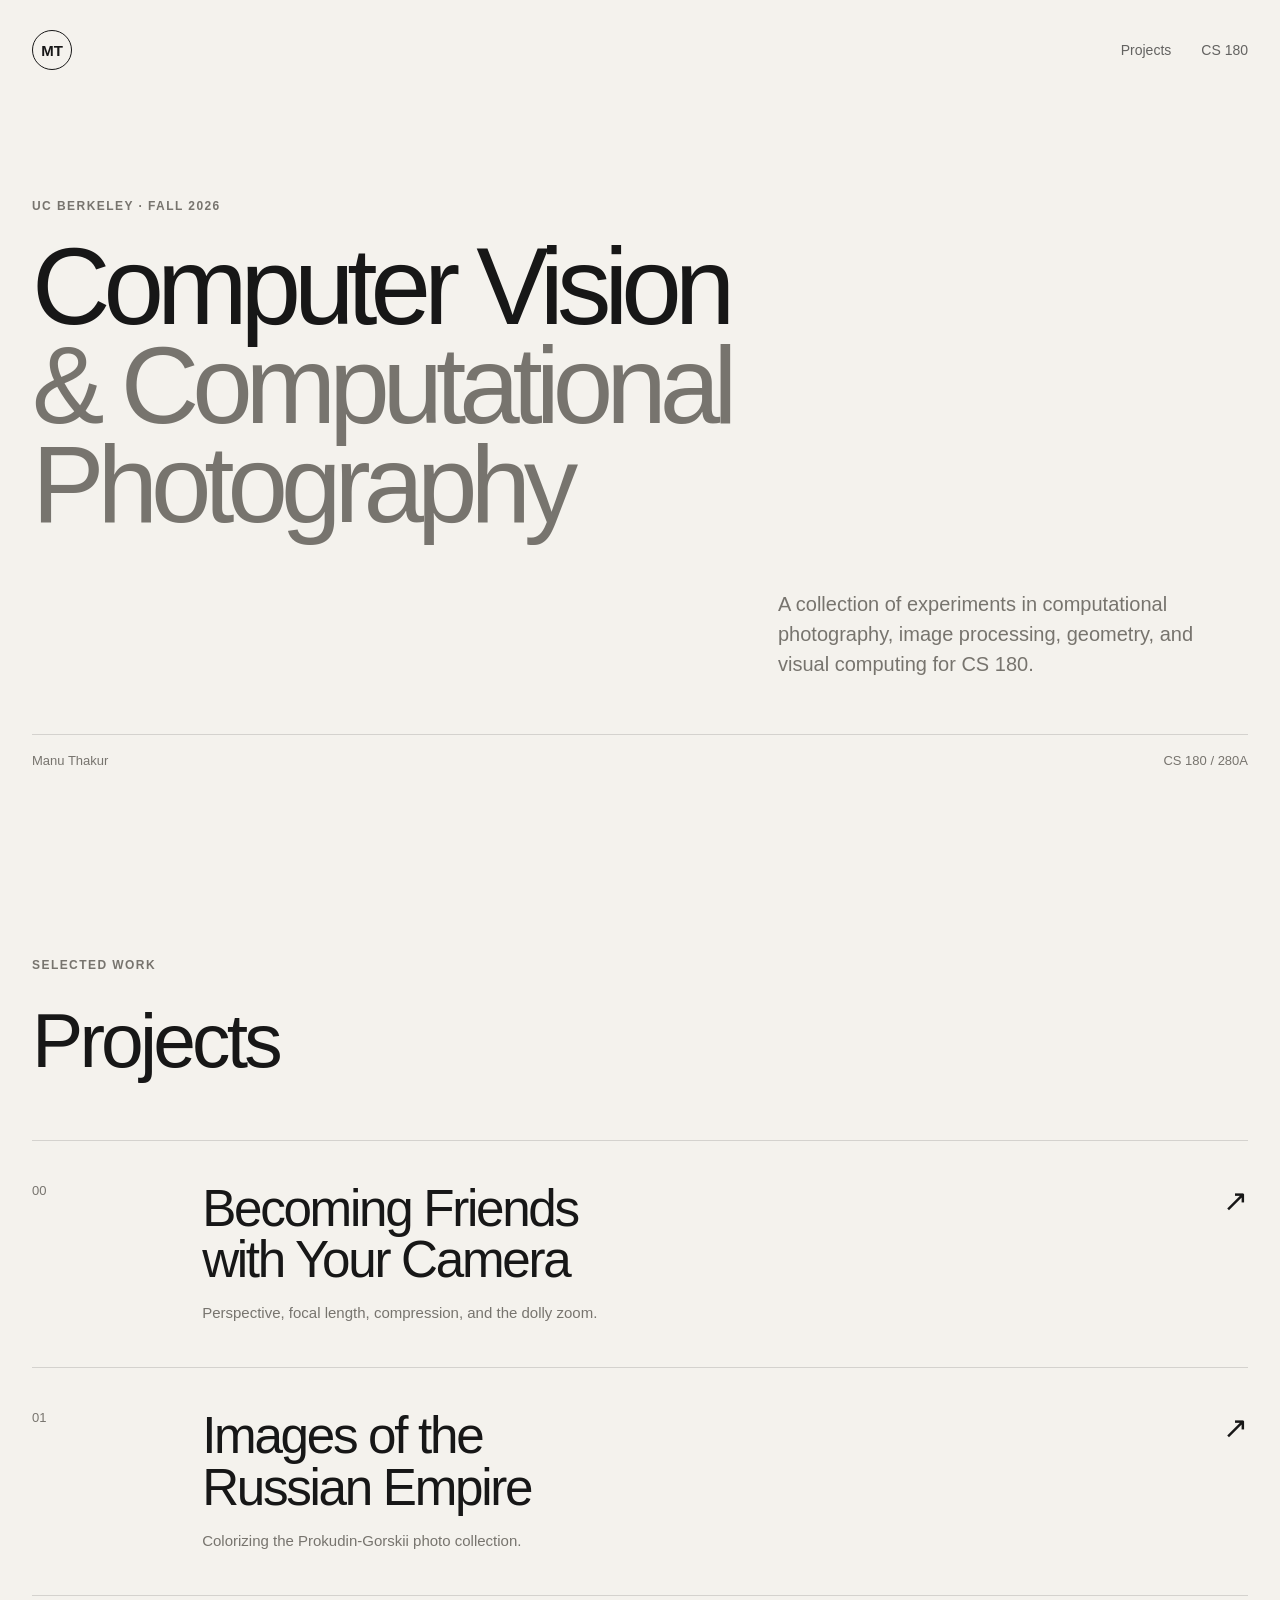
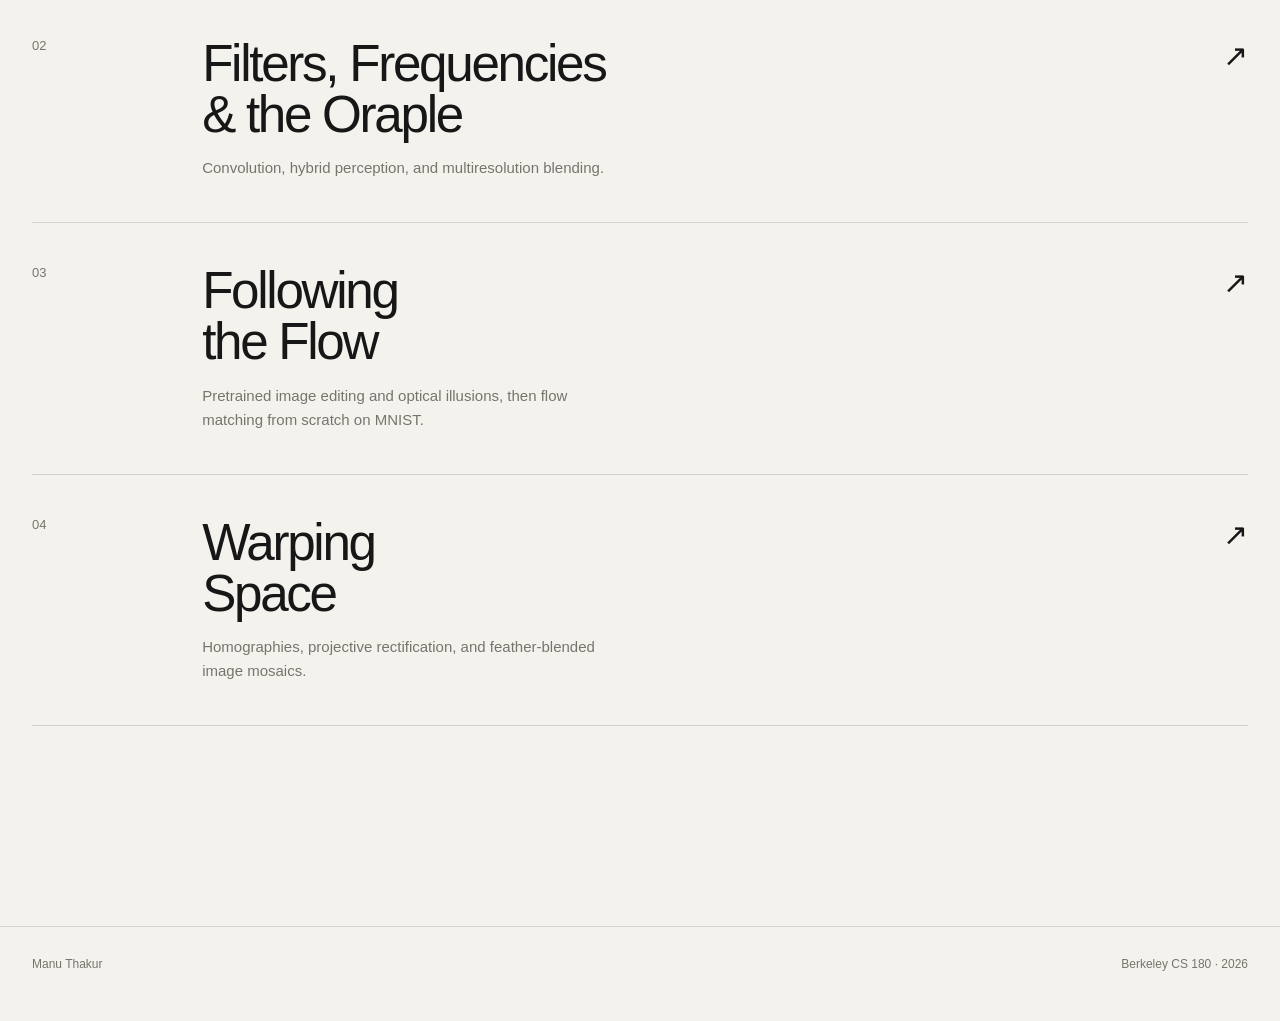
==== commit f33a4fc3: "Publish Project 4 image mosaics report" ====
--- a/index.html
+++ b/index.html
@@ -115,6 +115,22 @@
                 <div class="project-arrow">↗</div>
             </a>
 
+
+            <a class="project-card" href="./4/index.html">
+                <div class="project-number">04</div>
+
+                <div class="project-info">
+                    <h3>Warping<br>Space</h3>
+
+                    <p>
+                        Homographies, projective rectification,
+                        and feather-blended image mosaics.
+                    </p>
+                </div>
+
+                <div class="project-arrow">↗</div>
+            </a>
+
         </section>
 
     </main>
--- a/style.css
+++ b/style.css
@@ -1814,6 +1814,218 @@
     border-top: 1px solid var(--line);
 }
 
+
+/* ------------------------------
+   PROJECT 4 — HOMOGRAPHY REPORT
+-------------------------------- */
+
+.project4-page {
+    overflow-x: clip;
+}
+
+.project4-hero {
+    padding-bottom: 110px;
+}
+
+.project4-page .project-hero > .eyebrow,
+.project4-page .project-title,
+.project4-page .project-summary {
+    text-align: center;
+}
+
+.project4-page .project-title {
+    max-width: none;
+}
+
+.project4-page .project-summary {
+    margin-right: auto;
+    margin-left: auto;
+}
+
+.project4-hero-figure {
+    width: 100%;
+    max-width: 1180px;
+    margin: 70px auto 0;
+    padding-top: 13px;
+    border-top: 1px solid var(--line);
+}
+
+.project4-hero-figure img,
+.project4-result img {
+    width: 100%;
+    height: auto;
+    background: #090909;
+}
+
+.project4-page .project-section-header {
+    display: block;
+    max-width: 900px;
+    margin-right: auto;
+    margin-left: auto;
+    text-align: center;
+}
+
+.project4-page .project-section-number {
+    display: block;
+    margin-bottom: 18px;
+}
+
+.project4-page .section-lede,
+.project4-page .project-section-text {
+    max-width: 780px;
+    margin-right: auto;
+    margin-left: auto;
+}
+
+.project4-page .equation-panel {
+    width: 100%;
+    max-width: 1080px;
+    margin-right: auto;
+    margin-left: auto;
+}
+
+.project4-source-stack {
+    display: grid;
+    gap: 24px;
+}
+
+.project4-source-case {
+    margin: 0;
+}
+
+.project4-source-case .image-grid img {
+    aspect-ratio: 4 / 3;
+    object-fit: cover;
+}
+
+.project4-linear-system .equation {
+    display: grid;
+    gap: 14px;
+
+    font-size: clamp(16px, 2vw, 25px);
+    line-height: 1.45;
+    white-space: normal;
+}
+
+.project4-correspondence-stack,
+.project4-rectification-stack {
+    width: 100%;
+    max-width: 1180px;
+    margin: 65px auto 0;
+
+    display: grid;
+    gap: 48px;
+}
+
+.project4-correspondence-stack .report-figure,
+.project4-rectification-stack .report-figure {
+    margin: 0;
+    padding-top: 12px;
+    border-top: 1px solid var(--line);
+}
+
+.project4-correspondence-stack img,
+.project4-rectification-stack img {
+    width: 100%;
+    height: auto;
+    background: #fff;
+}
+
+.project4-matrix-grid {
+    width: 100%;
+    max-width: 1180px;
+    margin: 55px auto 0;
+
+    display: grid;
+    grid-template-columns: repeat(3, minmax(0, 1fr));
+    gap: 1px;
+
+    border: 1px solid var(--line);
+    background: var(--line);
+}
+
+.matrix-card {
+    min-width: 0;
+    padding: 24px;
+    background: var(--surface);
+}
+
+.matrix-label,
+.result-kicker {
+    display: block;
+
+    color: var(--muted);
+    font-size: 10px;
+    font-weight: 600;
+    letter-spacing: 0.1em;
+    text-transform: uppercase;
+}
+
+.matrix-card pre {
+    margin: 20px 0 0;
+    overflow-x: auto;
+
+    font-size: 11px;
+    line-height: 1.7;
+}
+
+.matrix-card code {
+    font-size: inherit;
+}
+
+.project4-interpolation-notes {
+    max-width: 1080px;
+    margin: 58px auto 0;
+    grid-template-columns: repeat(3, 1fr);
+}
+
+.project4-result {
+    width: 100%;
+    max-width: 1180px;
+    margin: 82px auto 0;
+    padding-top: 28px;
+    border-top: 1px solid var(--line);
+}
+
+.project4-result-copy {
+    display: grid;
+    grid-template-columns: minmax(220px, 0.7fr) minmax(0, 1.3fr);
+    column-gap: 75px;
+    align-items: start;
+}
+
+.project4-result-copy .result-kicker {
+    grid-column: 1;
+}
+
+.project4-result-copy h3 {
+    grid-column: 1;
+    margin: 14px 0 0;
+
+    font-size: clamp(34px, 4.5vw, 62px);
+    font-weight: 500;
+    letter-spacing: -0.045em;
+    line-height: 0.98;
+}
+
+.project4-result-copy p {
+    grid-column: 2;
+    grid-row: 1 / span 2;
+    margin: 0;
+
+    color: var(--muted);
+    font-size: 16px;
+    line-height: 1.7;
+}
+
+.project4-result figure {
+    margin: 38px 0 0;
+}
+
+.project4-page #reflection .insight-grid {
+    margin-top: 15px;
+}
+
 .print-project-url {
     display: none;
 }
@@ -2218,6 +2430,27 @@
         padding-left: 0;
         border-top: 1px solid var(--line);
         border-left: 0;
+    }
+
+    .project4-page .nav-links {
+        gap: 14px;
+        font-size: 12px;
+    }
+
+    .project4-hero-figure {
+        margin-top: 50px;
+    }
+
+    .project4-matrix-grid {
+        grid-template-columns: 1fr;
+    }
+
+    .project4-result-copy {
+        display: block;
+    }
+
+    .project4-result-copy p {
+        margin-top: 24px;
     }
 }
 
@@ -2343,11 +2576,28 @@
         grid-template-columns: repeat(5, minmax(0, 1fr));
     }
 
+    .project4-page figure,
+    .project4-page .equation-panel,
+    .project4-page .matrix-card,
+    .project4-page .insight,
+    .project4-page .project4-result-copy {
+        break-inside: avoid;
+        page-break-inside: avoid;
+    }
+
+    .project4-page figure img {
+        width: auto !important;
+        max-width: 100% !important;
+        max-height: 8.1in !important;
+        object-fit: contain;
+    }
+
     .project3-page footer {
         gap: 18px;
     }
 
-    .project3-page .print-project-url {
+    .project3-page .print-project-url,
+    .project4-page .print-project-url {
         position: fixed;
         z-index: 1000;
         bottom: -0.39in;
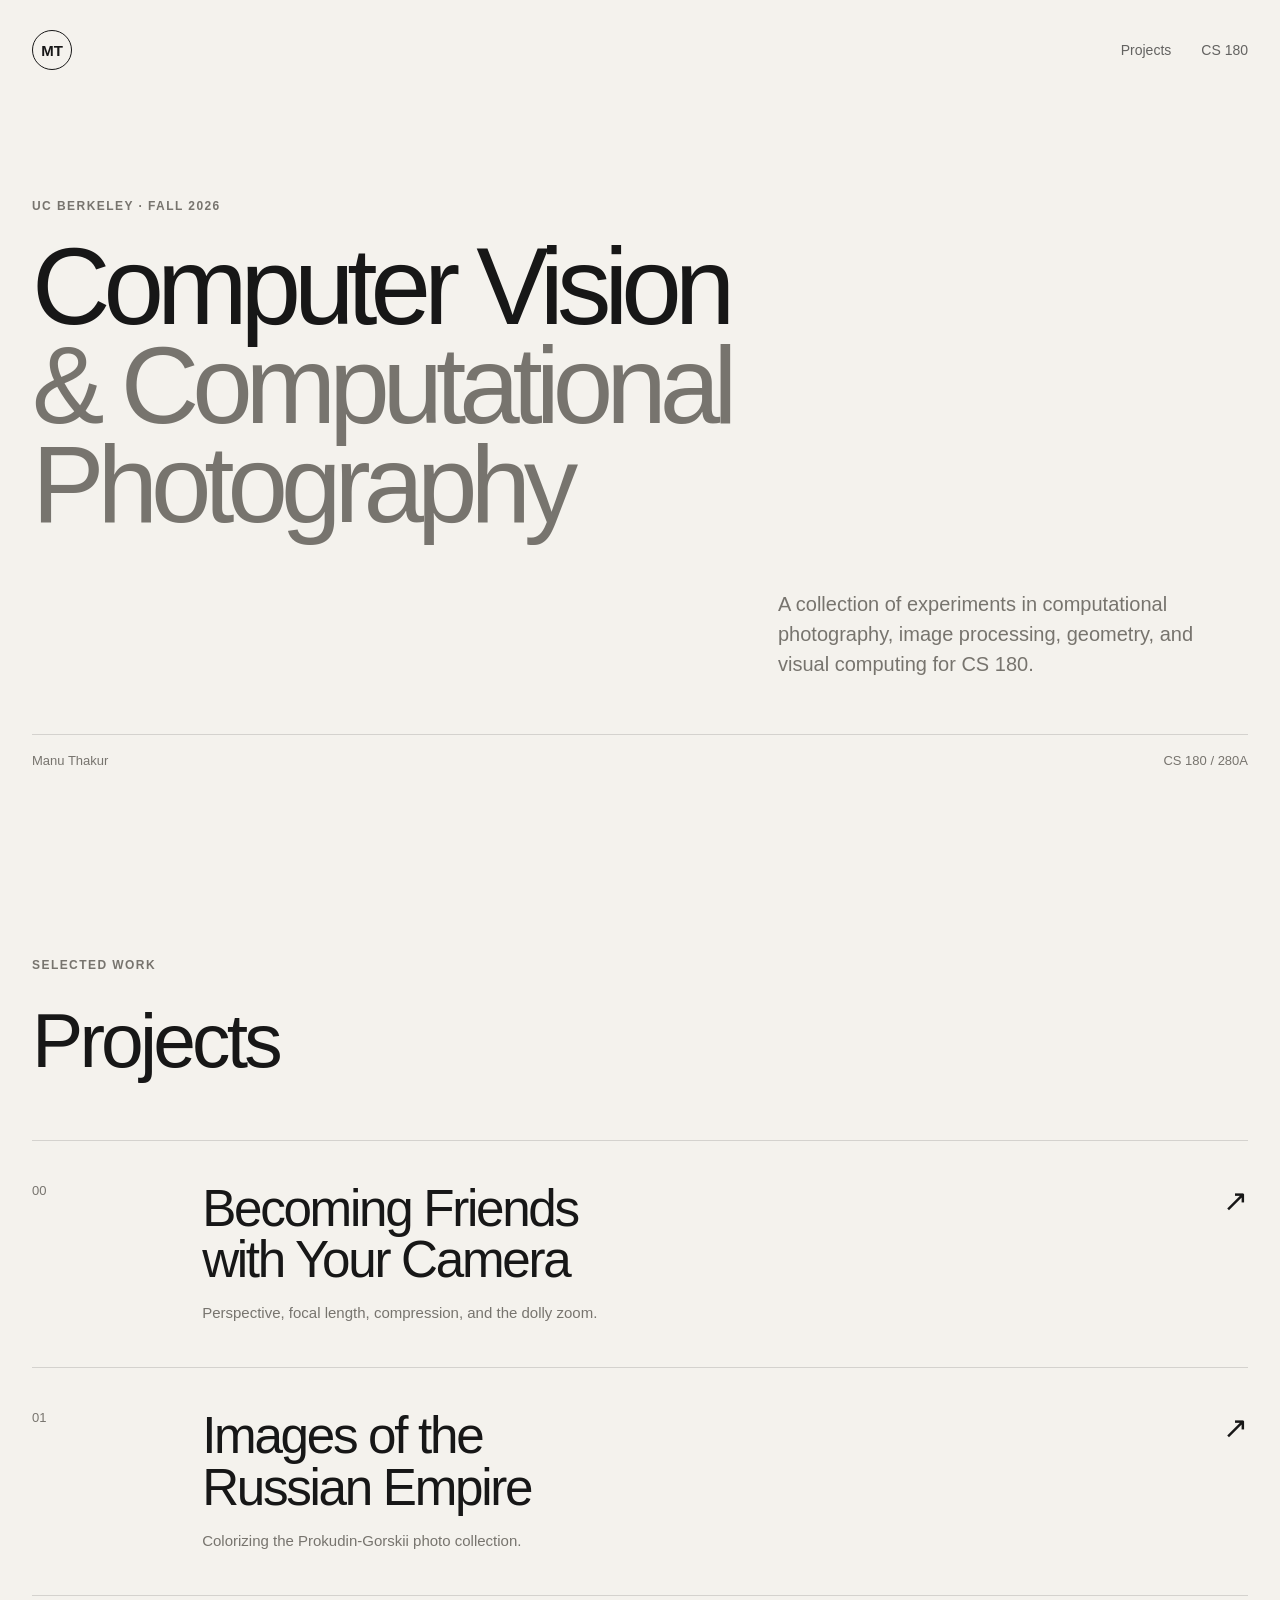
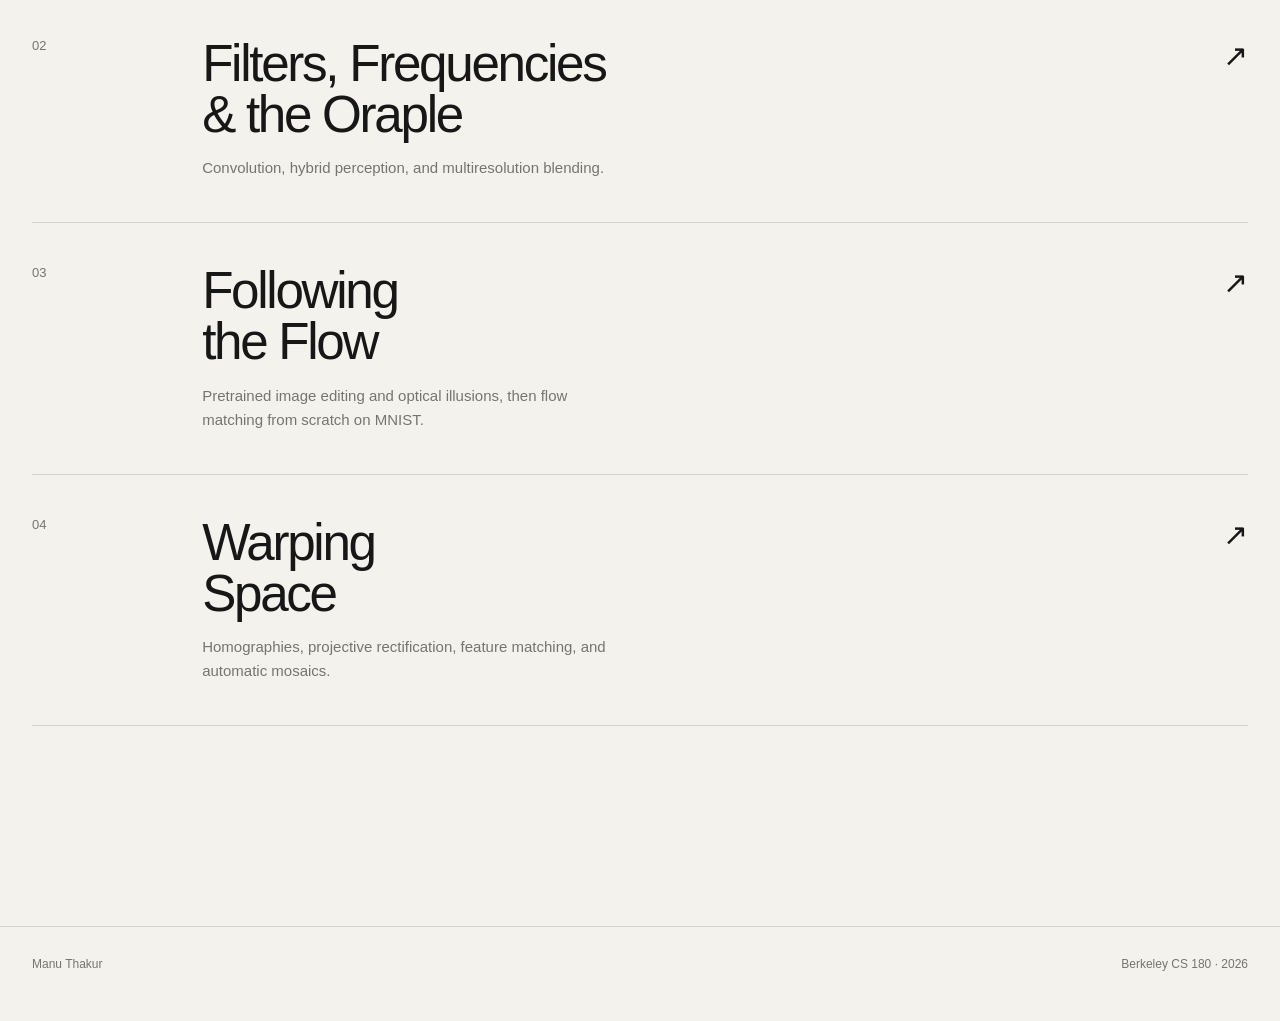
==== commit c34c141a: "Publish Project 4 automatic mosaicing" ====
--- a/index.html
+++ b/index.html
@@ -124,7 +124,7 @@
 
                     <p>
                         Homographies, projective rectification,
-                        and feather-blended image mosaics.
+                        feature matching, and automatic mosaics.
                     </p>
                 </div>
 
--- a/style.css
+++ b/style.css
@@ -2026,6 +2026,259 @@
     margin-top: 15px;
 }
 
+.p4b-intro-section {
+    padding-top: 48px;
+}
+
+.p4b-part-card {
+    width: 100%;
+    max-width: 1180px;
+    margin: 0 auto;
+    padding: clamp(34px, 6vw, 72px);
+
+    display: grid;
+    grid-template-columns: minmax(220px, 0.8fr) minmax(0, 1.2fr);
+    gap: clamp(36px, 7vw, 90px);
+
+    color: #f2f0e9;
+    background: #171715;
+}
+
+.p4b-part-label {
+    display: block;
+    margin-bottom: 24px;
+
+    color: #aaa79d;
+    font-size: 10px;
+    font-weight: 600;
+    letter-spacing: 0.14em;
+    text-transform: uppercase;
+}
+
+.p4b-part-card h2 {
+    margin: 0;
+
+    font-size: clamp(42px, 6vw, 78px);
+    font-weight: 500;
+    letter-spacing: -0.055em;
+    line-height: 0.92;
+}
+
+.p4b-part-copy p {
+    margin: 0;
+
+    color: #c7c4bb;
+    font-size: 16px;
+    line-height: 1.75;
+}
+
+.p4b-part-copy p + p {
+    margin-top: 18px;
+}
+
+.p4b-flow {
+    width: 100%;
+    max-width: 1180px;
+    margin: 1px auto 0;
+
+    display: grid;
+    grid-template-columns: repeat(4, minmax(0, 1fr));
+    gap: 1px;
+
+    background: var(--line);
+}
+
+.p4b-flow article {
+    padding: 26px 24px 28px;
+    background: var(--surface);
+}
+
+.p4b-flow span,
+.p4b-ransac-steps span {
+    color: var(--muted);
+    font-size: 10px;
+    font-weight: 600;
+    letter-spacing: 0.12em;
+}
+
+.p4b-flow h3 {
+    margin: 34px 0 8px;
+    font-size: 22px;
+    font-weight: 500;
+    letter-spacing: -0.025em;
+}
+
+.p4b-flow p,
+.p4b-ransac-steps p {
+    margin: 0;
+    color: var(--muted);
+    font-size: 13px;
+    line-height: 1.6;
+}
+
+.p4b-wide-figure,
+.p4b-descriptor-figure,
+.p4b-match-stack,
+.p4b-ransac-steps,
+.p4b-metrics {
+    width: 100%;
+    max-width: 1180px;
+    margin-right: auto;
+    margin-left: auto;
+}
+
+.p4b-wide-figure,
+.p4b-descriptor-figure {
+    margin-top: 62px;
+    padding-top: 12px;
+    border-top: 1px solid var(--line);
+}
+
+.p4b-wide-figure img,
+.p4b-descriptor-figure img,
+.p4b-match-stack img {
+    width: 100%;
+    height: auto;
+    background: #fff;
+}
+
+.p4b-descriptor-figure {
+    max-width: 1050px;
+}
+
+.p4b-match-stack {
+    margin-top: 64px;
+    display: grid;
+    gap: 76px;
+}
+
+.p4b-match-case {
+    display: grid;
+    grid-template-columns: minmax(190px, 0.34fr) minmax(0, 1.66fr);
+    gap: 42px;
+    align-items: start;
+
+    padding-top: 24px;
+    border-top: 1px solid var(--line);
+}
+
+.p4b-match-copy h3 {
+    margin: 13px 0 16px;
+    font-size: clamp(28px, 3vw, 42px);
+    font-weight: 500;
+    letter-spacing: -0.04em;
+    line-height: 1;
+}
+
+.p4b-match-copy p {
+    margin: 0;
+    color: var(--muted);
+    font-size: 14px;
+    line-height: 1.7;
+}
+
+.p4b-match-case figure,
+.p4b-ransac-stack figure {
+    margin: 0;
+}
+
+.p4b-ransac-steps {
+    margin-top: 58px;
+    display: grid;
+    grid-template-columns: repeat(4, minmax(0, 1fr));
+    border-top: 1px solid var(--line);
+    border-bottom: 1px solid var(--line);
+}
+
+.p4b-ransac-steps article {
+    min-width: 0;
+    padding: 24px 24px 26px;
+}
+
+.p4b-ransac-steps article + article {
+    border-left: 1px solid var(--line);
+}
+
+.p4b-ransac-steps span {
+    display: block;
+    margin-bottom: 26px;
+}
+
+.p4b-metrics {
+    margin-top: 44px;
+    display: grid;
+    grid-template-columns: repeat(3, minmax(0, 1fr));
+    gap: 1px;
+    border: 1px solid var(--line);
+    background: var(--line);
+}
+
+.p4b-metrics article {
+    padding: 26px 28px;
+    background: var(--surface);
+}
+
+.p4b-metrics strong {
+    display: block;
+    margin-top: 20px;
+
+    font-size: clamp(34px, 4vw, 54px);
+    font-weight: 500;
+    letter-spacing: -0.045em;
+    line-height: 1;
+}
+
+.p4b-metrics p {
+    margin: 12px 0 0;
+    color: var(--muted);
+    font-size: 13px;
+    line-height: 1.55;
+}
+
+.p4b-ransac-stack {
+    gap: 48px;
+}
+
+.p4b-ransac-stack figure {
+    padding-top: 12px;
+    border-top: 1px solid var(--line);
+}
+
+.p4b-mosaic-pair {
+    margin-top: 38px;
+    display: grid;
+    grid-template-columns: repeat(2, minmax(0, 1fr));
+    gap: 16px;
+    align-items: start;
+}
+
+.project4-result .p4b-mosaic-pair figure {
+    min-width: 0;
+    margin: 0;
+}
+
+.p4b-mosaic-pair img {
+    width: 100%;
+    aspect-ratio: 1.48 / 1;
+    object-fit: contain;
+    background: #080808;
+}
+
+.p4b-print-page-pad {
+    display: none;
+}
+
+.project4-page #reflection .insight:nth-child(4n + 1) {
+    padding-left: 0;
+    border-left: 0;
+}
+
+.project4-page #reflection .insight:nth-child(n + 5) {
+    margin-top: 26px;
+    padding-top: 26px;
+    border-top: 1px solid var(--line);
+}
+
 .print-project-url {
     display: none;
 }
@@ -2451,6 +2704,55 @@
 
     .project4-result-copy p {
         margin-top: 24px;
+    }
+
+    .p4b-part-card,
+    .p4b-match-case {
+        grid-template-columns: 1fr;
+    }
+
+    .p4b-part-card {
+        padding: 34px 24px;
+        gap: 30px;
+    }
+
+    .p4b-flow,
+    .p4b-ransac-steps {
+        grid-template-columns: repeat(2, minmax(0, 1fr));
+    }
+
+    .p4b-flow article {
+        min-width: 0;
+    }
+
+    .p4b-match-case {
+        gap: 24px;
+    }
+
+    .p4b-ransac-steps article:nth-child(3) {
+        border-left: 0;
+        border-top: 1px solid var(--line);
+    }
+
+    .p4b-ransac-steps article:nth-child(4) {
+        border-top: 1px solid var(--line);
+    }
+
+    .p4b-metrics,
+    .p4b-mosaic-pair {
+        grid-template-columns: 1fr;
+    }
+
+    .project4-page #reflection .insight:nth-child(n) {
+        margin-top: 22px;
+        padding-top: 22px;
+        padding-left: 0;
+        border-top: 1px solid var(--line);
+        border-left: 0;
+    }
+
+    .project4-page #reflection .insight:first-child {
+        margin-top: 0;
     }
 }
 
@@ -2585,6 +2887,23 @@
         page-break-inside: avoid;
     }
 
+    .project4-page .p4b-part-card,
+    .project4-page .p4b-flow,
+    .project4-page .p4b-ransac-steps,
+    .project4-page .p4b-metrics,
+    .project4-page .p4b-match-case,
+    .project4-page .p4b-mosaic-pair {
+        break-inside: avoid;
+        page-break-inside: avoid;
+    }
+
+    .project4-page .project-section-header {
+        break-inside: avoid;
+        page-break-inside: avoid;
+        break-after: avoid;
+        page-break-after: avoid;
+    }
+
     .project4-page figure img {
         width: auto !important;
         max-width: 100% !important;
@@ -2592,12 +2911,103 @@
         object-fit: contain;
     }
 
+    .project4-page .project4-matrix-grid {
+        grid-template-columns: 1fr;
+    }
+
+    .project4-page .matrix-card {
+        padding: 18px 22px;
+    }
+
+    .project4-page .matrix-card pre {
+        margin-top: 12px;
+        overflow: visible;
+    }
+
+    .project4-page .project4-result {
+        margin-top: 0;
+        padding-top: 0;
+        border-top: 0;
+    }
+
+    .project4-page .project4-result-copy {
+        break-before: page;
+        page-break-before: always;
+        padding-top: 0.72in;
+        border-top: 1px solid var(--line);
+    }
+
+    .project4-page .p4b-result .project4-result-copy {
+        display: block;
+        padding-top: 0;
+    }
+
+    .project4-page .p4b-result .result-kicker {
+        display: none;
+    }
+
+    .project4-page .p4b-result .project4-result-copy h3 {
+        margin-top: 0;
+        padding-top: 0.72in;
+        break-inside: avoid;
+        page-break-inside: avoid;
+    }
+
+    .project4-page .p4b-print-page-pad {
+        display: block;
+        height: 0.72in;
+        break-before: page;
+        page-break-before: always;
+        break-after: avoid;
+        page-break-after: avoid;
+    }
+
+    .project4-page .p4b-result-kitchen .project4-result-copy {
+        break-before: auto;
+        page-break-before: auto;
+    }
+
+    .project4-page .p4b-result-kitchen .project4-result-copy h3 {
+        padding-top: 0;
+    }
+
+    .project4-page .p4b-result .project4-result-copy p {
+        margin-top: 20px;
+    }
+
+    .project4-page .p4b-match-stack {
+        gap: 34px;
+    }
+
+    .project4-page .p4b-match-case {
+        display: block;
+    }
+
+    .project4-page .p4b-match-copy {
+        margin-bottom: 16px;
+    }
+
+    .project4-page #reflection .insight-grid {
+        grid-template-columns: repeat(2, minmax(0, 1fr));
+        padding-top: 0.48in;
+    }
+
+    .project4-page #reflection .insight:nth-child(n + 3) {
+        margin-top: 20px;
+        padding-top: 20px;
+        border-top: 1px solid var(--line);
+    }
+
+    .project4-page #reflection .insight:nth-child(2n + 1) {
+        padding-left: 0;
+        border-left: 0;
+    }
+
     .project3-page footer {
         gap: 18px;
     }
 
-    .project3-page .print-project-url,
-    .project4-page .print-project-url {
+    .project3-page .print-project-url {
         position: fixed;
         z-index: 1000;
         bottom: -0.39in;
@@ -2611,4 +3021,8 @@
         font-size: 8px;
         white-space: nowrap;
     }
-}
+
+    .project4-page .print-project-url {
+        display: none;
+    }
+}
